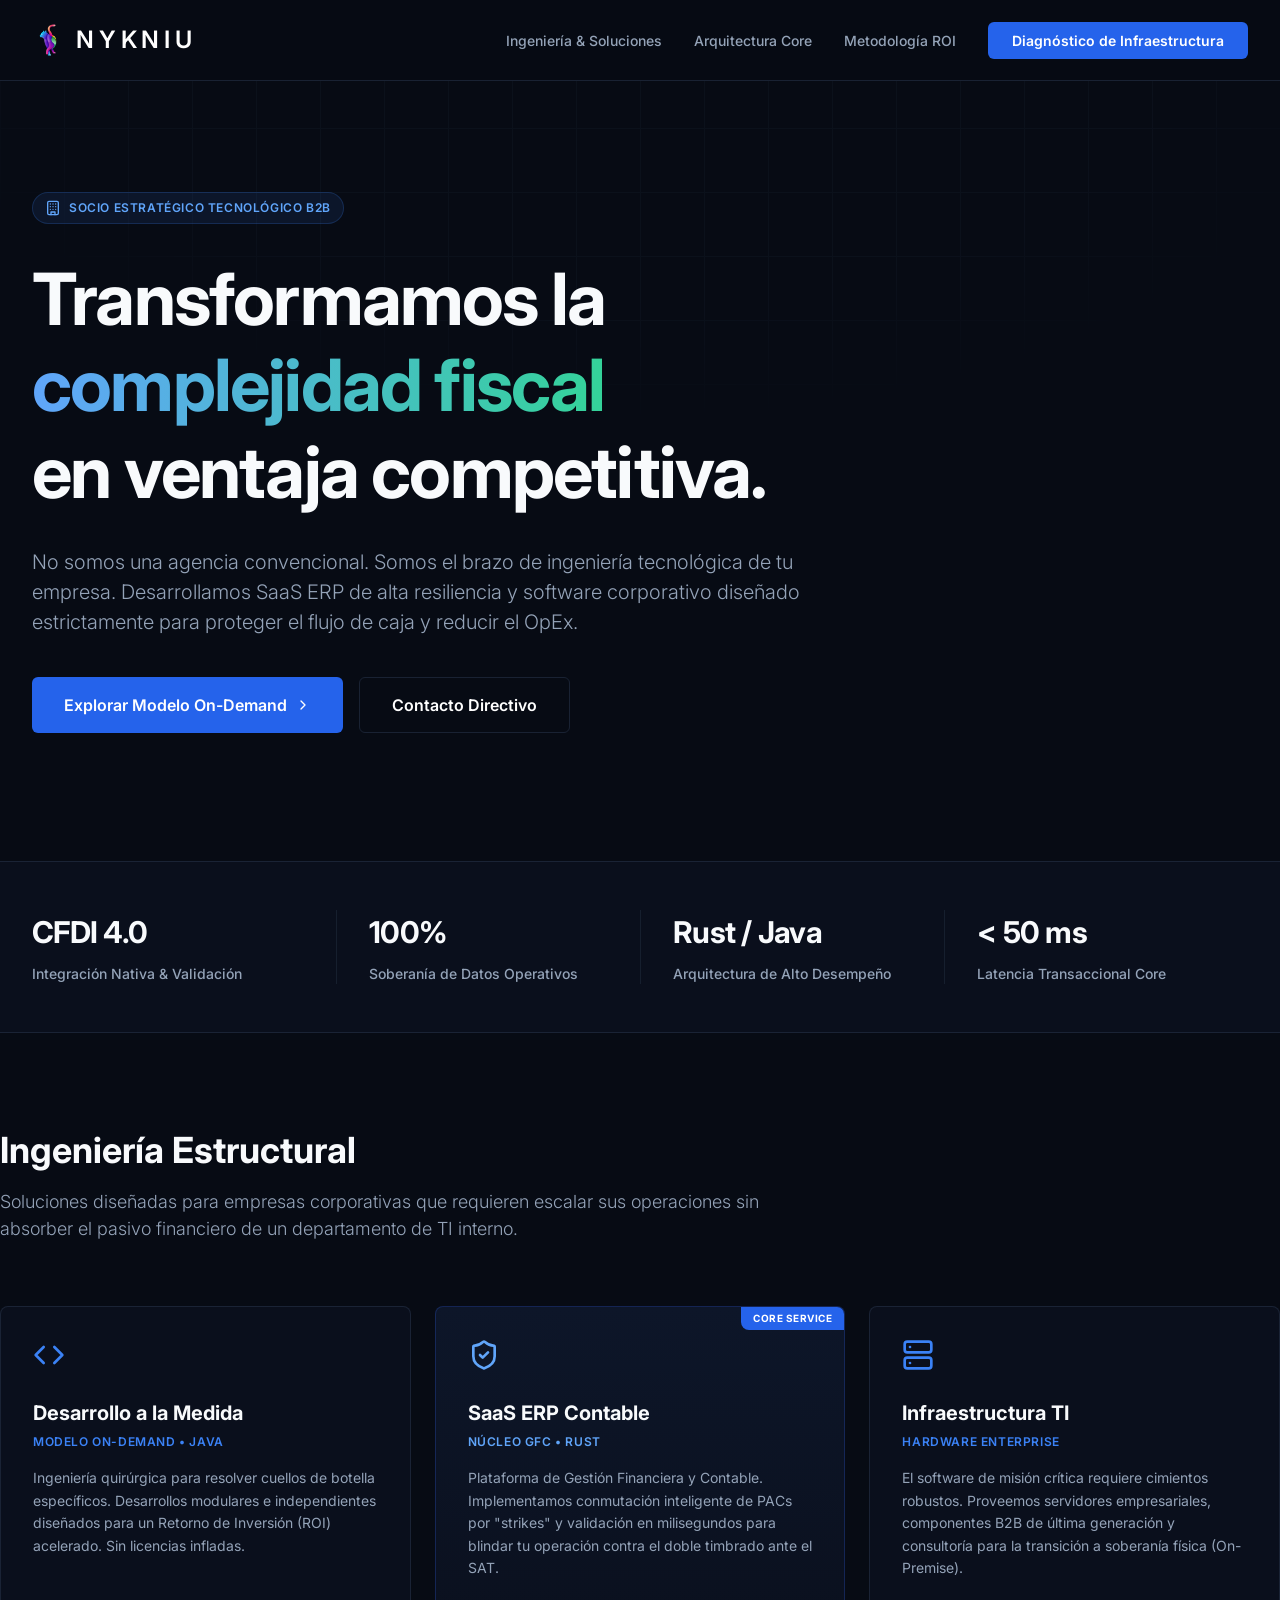
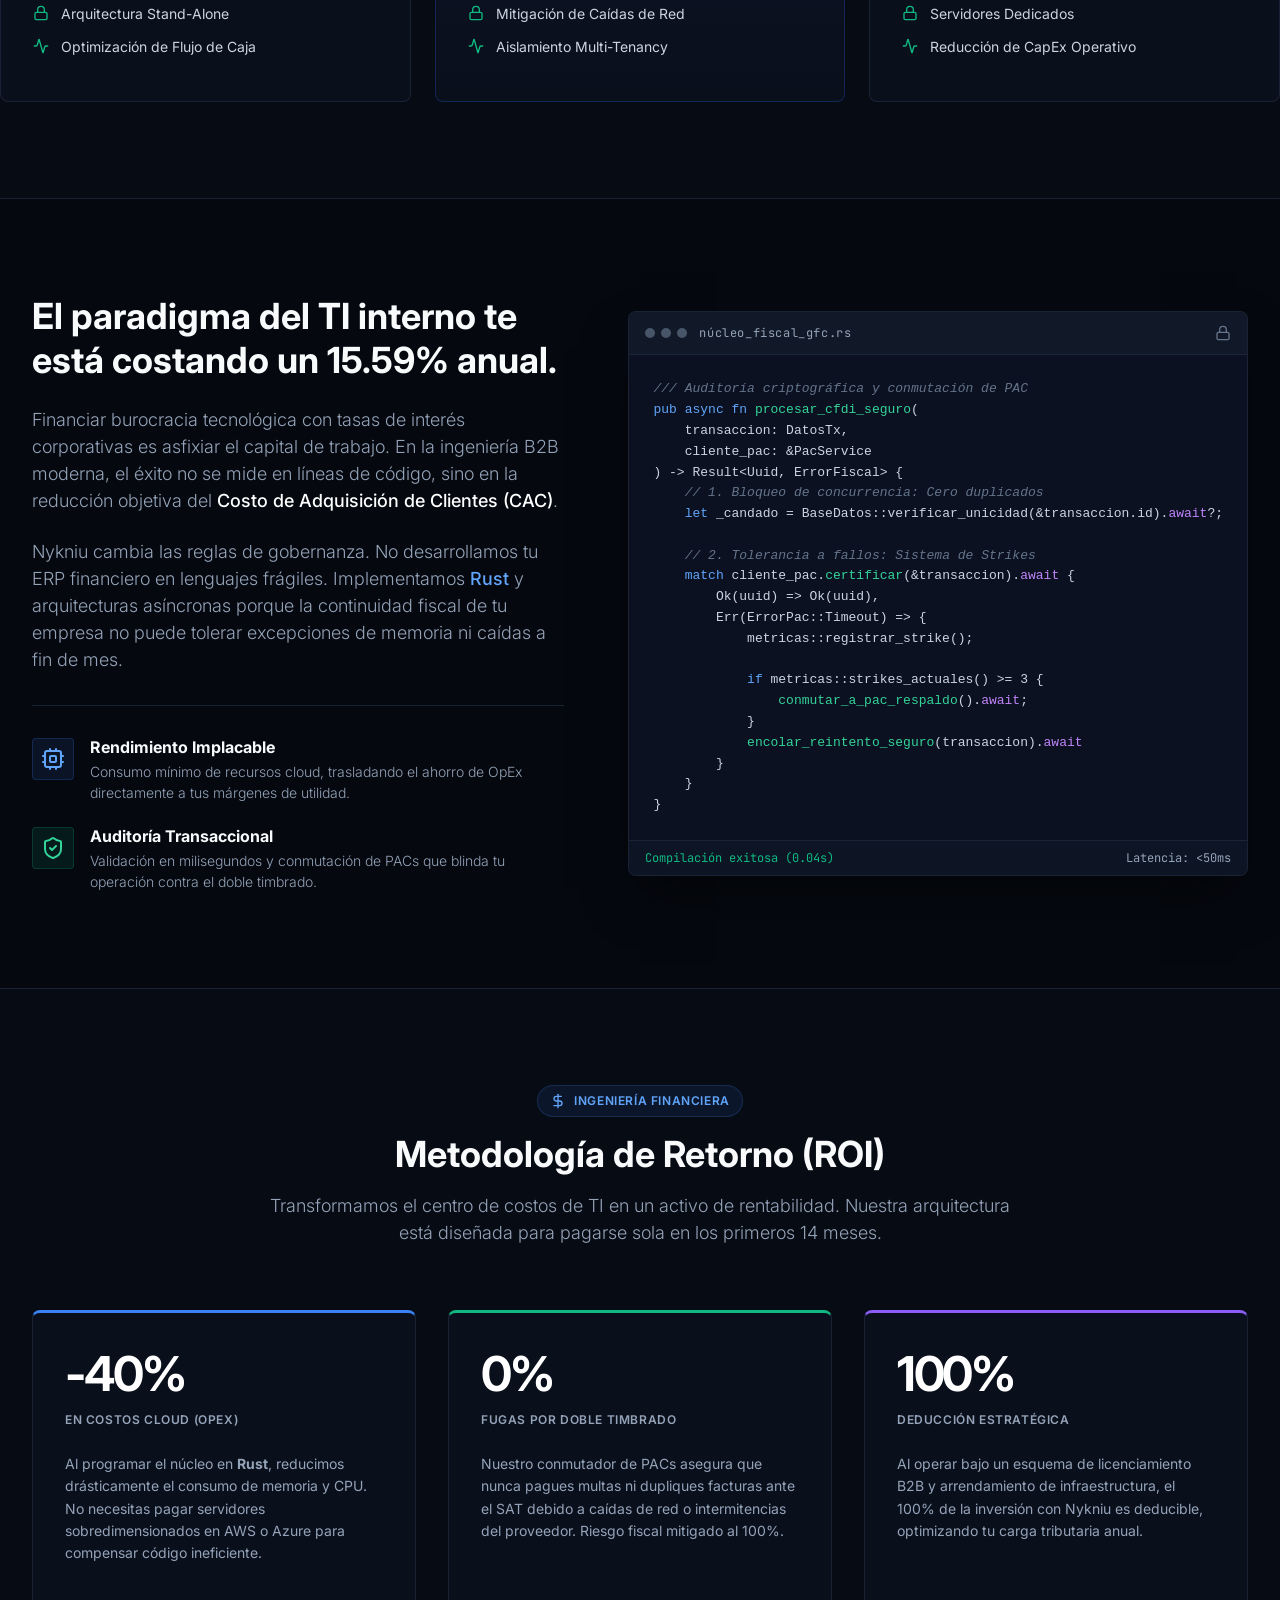
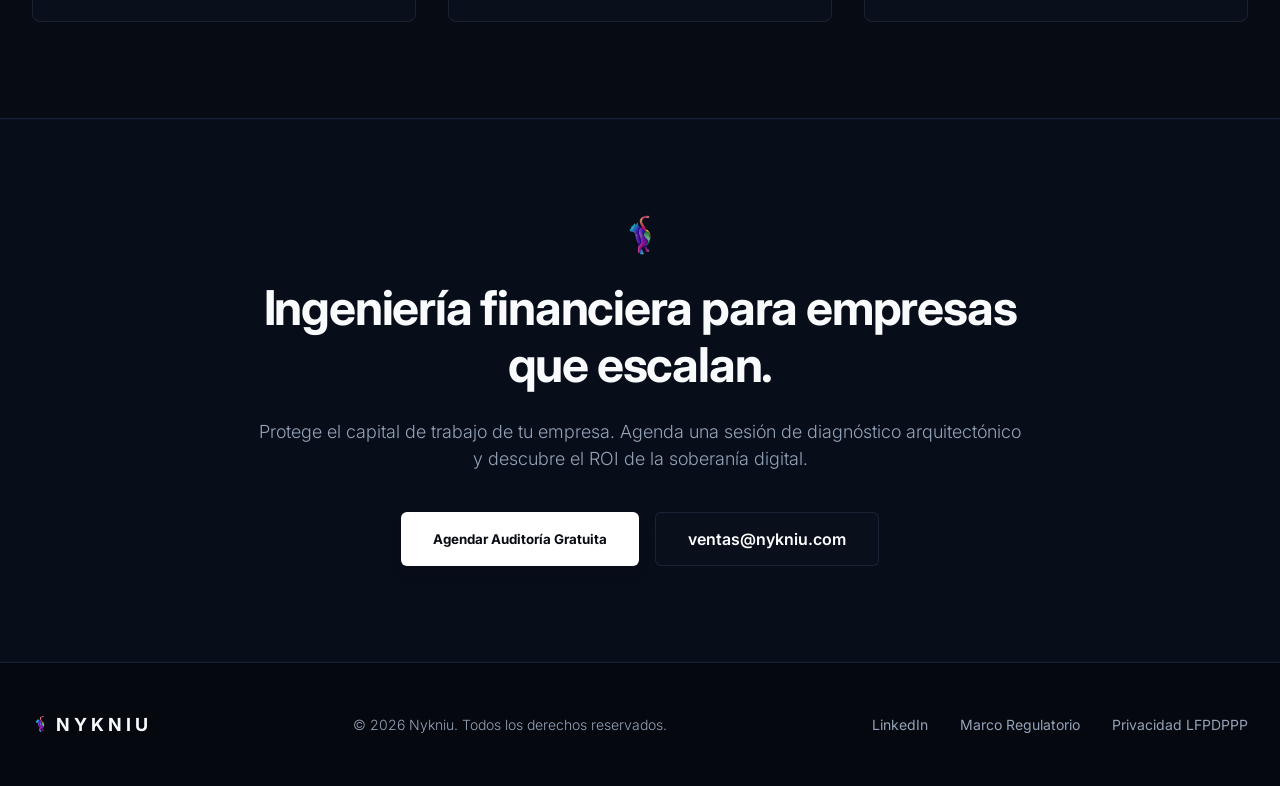
==== index.html @ 2931da29 "Se ha corregiddo la estructura" ====
<!DOCTYPE html>
<html lang="es">
<head>
    <meta charset="UTF-8">
    <meta name="viewport" content="width=device-width, initial-scale=1.0">
    <title>Nykniu | Brazo de ingeniería tecnológica</title>
    
    <!-- Primary Meta Tags -->
    <meta name="description" content="Nykniu: El brazo de ingeniería tecnológica para empresas corporativas. SaaS ERP, desarrollo de software en Rust/Java y soluciones de infraestructura TI de alto desempeño.">
    <meta name="keywords" content="Nykniu, ingeniería tecnológica, SaaS ERP, desarrollo software, Rust, Java, infraestructura TI, CFDI 4.0, fiscal, B2B">
    <meta name="author" content="Nykniu">
    
    <!-- Open Graph / Facebook -->
    <meta property="og:type" content="website">
    <meta property="og:url" content="https://nykniu.com/">
    <meta property="og:title" content="Nykniu | Brazo de ingeniería tecnológica">
    <meta property="og:description" content="Transformamos la complejidad fiscal en ventaja competitiva con ingeniería de software de alta resiliencia.">
    <meta property="og:image" content="IMG/Icon.png">

    <!-- Twitter -->
    <meta property="twitter:card" content="summary_large_image">
    <meta property="twitter:url" content="https://nykniu.com/">
    <meta property="twitter:title" content="Nykniu | Brazo de ingeniería tecnológica">
    <meta property="twitter:description" content="Transformamos la complejidad fiscal en ventaja competitiva con ingeniería de software de alta resiliencia.">
    <meta property="twitter:image" content="IMG/Icon.png">

    <!-- Favicon -->
    <link rel="icon" type="image/png" href="IMG/Icon.png">

    <link rel="preconnect" href="https://fonts.googleapis.com">
    <link rel="preconnect" href="https://fonts.gstatic.com" crossorigin>
    <link href="https://fonts.googleapis.com/css2?family=Inter:wght@300;400;500;600;700&family=JetBrains+Mono:wght@400;500&display=swap" rel="stylesheet">
    <link rel="stylesheet" href="CSS/base.css">
</head>
<body>

    <!-- Navigation -->
    <nav>
        <div class="container nav-inner">
            <a href="#" class="logo">
                <img src="IMG/Icon.png" class="icon icon-lg" alt="Icon">
                N Y K N I U<span></span>
            </a>
            
            <div class="desktop-menu">
                <a href="#soluciones">Ingeniería & Soluciones</a>
                <a href="#arquitectura">Arquitectura Core</a>
                <a href="#roi">Metodología ROI</a>
                <button class="btn-primary" onclick="agendarCita()">Diagnóstico de Infraestructura</button>
            </div>

            <button class="mobile-btn" id="menuToggle" aria-label="Abrir menú">
                <svg class="icon" viewBox="0 0 24 24"><line x1="4" x2="20" y1="12" y2="12"></line><line x1="4" x2="20" y1="6" y2="6"></line><line x1="4" x2="20" y1="18" y2="18"></line></svg>
            </button>
        </div>

        <div class="mobile-menu" id="mobileMenu">
            <a href="#soluciones">Ingeniería & Soluciones</a>
            <a href="#arquitectura">Arquitectura Core</a>
            <a href="#roi">Metodología ROI</a>
        </div>
    </nav>

    <!-- Hero Section -->
    <section class="hero">
        <div class="hero-grid-bg"></div>
        <div class="container">
            <div class="hero-content">
                <div class="badge">
                    <svg class="icon icon-sm" viewBox="0 0 24 24"><rect width="16" height="20" x="4" y="2" rx="2" ry="2"></rect><path d="M9 22v-4h6v4"></path><path d="M8 6h.01"></path><path d="M16 6h.01"></path><path d="M12 6h.01"></path><path d="M12 10h.01"></path><path d="M12 14h.01"></path><path d="M16 10h.01"></path><path d="M16 14h.01"></path><path d="M8 10h.01"></path><path d="M8 14h.01"></path></svg>
                    Socio Estratégico Tecnológico B2B
                </div>
                <h1>
                    Transformamos la <br/>
                    <span class="text-gradient">complejidad fiscal</span><br/>
                    en ventaja competitiva.
                </h1>
                <p>
                    No somos una agencia convencional. Somos el brazo de ingeniería tecnológica 
                    de tu empresa. Desarrollamos SaaS ERP de alta resiliencia y software corporativo 
                    diseñado estrictamente para proteger el flujo de caja y reducir el OpEx.
                </p>
                <div class="hero-buttons">
                    <a href="HTML/Modelo.html" class="btn-primary">
                        Explorar Modelo On-Demand
                        <svg class="icon icon-sm" viewBox="0 0 24 24"><path d="m9 18 6-6-6-6"></path></svg>
                    </a>
                    <button class="btn-outline" onclick="agendarCita()">Contacto Directivo</button>
                </div>
            </div>
        </div>
    </section>

    <!-- Trust Metrics -->
    <section class="metrics-section">
        <div class="container metrics-grid">
            <div class="metric-item">
                <div class="metric-value">CFDI 4.0</div>
                <div class="metric-label">Integración Nativa & Validación</div>
            </div>
            <div class="metric-item">
                <div class="metric-value">100%</div>
                <div class="metric-label">Soberanía de Datos Operativos</div>
            </div>
            <div class="metric-item">
                <div class="metric-value">Rust / Java</div>
                <div class="metric-label">Arquitectura de Alto Desempeño</div>
            </div>
            <div class="metric-item">
                <div class="metric-value">&lt; 50 ms</div>
                <div class="metric-label">Latencia Transaccional Core</div>
            </div>
        </div>
    </section>

    <!-- Solutions / Pillars -->
    <section id="soluciones" class="solutions container">
        <div class="section-header">
            <h2>Ingeniería Estructural</h2>
            <p>
                Soluciones diseñadas para empresas corporativas que requieren escalar 
                sus operaciones sin absorber el pasivo financiero de un departamento de TI interno.
            </p>
        </div>

        <div class="cards-grid">
            <!-- Pillar 1 -->
            <div class="card">
                <div class="card-icon">
                    <svg class="icon icon-lg" viewBox="0 0 24 24"><polyline points="16 18 22 12 16 6"></polyline><polyline points="8 6 2 12 8 18"></polyline></svg>
                </div>
                <h3>Desarrollo a la Medida</h3>
                <div class="subtitle">Modelo On-Demand • Java</div>
                <p>
                    Ingeniería quirúrgica para resolver cuellos de botella específicos. 
                    Desarrollos modulares e independientes diseñados para un Retorno de Inversión (ROI) 
                    acelerado. Sin licencias infladas.
                </p>
                <ul class="card-features">
                    <li>
                        <svg class="icon icon-sm" viewBox="0 0 24 24"><rect width="18" height="11" x="3" y="11" rx="2" ry="2"></rect><path d="M7 11V7a5 5 0 0 1 10 0v4"></path></svg>
                        <span>Arquitectura Stand-Alone</span>
                    </li>
                    <li>
                        <svg class="icon icon-sm" viewBox="0 0 24 24"><path d="M22 12h-2.48a2 2 0 0 0-1.93 1.46l-2.35 8.36a.25.25 0 0 1-.48 0L9.24 2.18a.25.25 0 0 0-.48 0l-2.35 8.36A2 2 0 0 1 4.48 12H2"></path></svg>
                        <span>Optimización de Flujo de Caja</span>
                    </li>
                </ul>
            </div>

            <!-- Pillar 2 -->
            <div class="card card-core">
                <div class="card-badge">Core Service</div>
                <div class="card-icon" style="color: #60a5fa;">
                    <svg class="icon icon-lg" viewBox="0 0 24 24"><path d="M20 13c0 5-3.5 7.5-7.66 8.95a1 1 0 0 1-.67-.01C7.5 20.5 4 18 4 13V6a1 1 0 0 1 1-1c2 0 4.5-1.2 6.24-2.72a1.17 1.17 0 0 1 1.52 0C14.51 3.81 17 5 19 5a1 1 0 0 1 1 1z"></path><path d="m9 12 2 2 4-4"></path></svg>
                </div>
                <h3>SaaS ERP Contable</h3>
                <div class="subtitle" style="color: #60a5fa;">Núcleo GFC • Rust</div>
                <p>
                    Plataforma de Gestión Financiera y Contable. Implementamos conmutación 
                    inteligente de PACs por "strikes" y validación en milisegundos para blindar 
                    tu operación contra el doble timbrado ante el SAT.
                </p>
                <ul class="card-features">
                    <li>
                        <svg class="icon icon-sm" viewBox="0 0 24 24"><rect width="18" height="11" x="3" y="11" rx="2" ry="2"></rect><path d="M7 11V7a5 5 0 0 1 10 0v4"></path></svg>
                        <span>Mitigación de Caídas de Red</span>
                    </li>
                    <li>
                        <svg class="icon icon-sm" viewBox="0 0 24 24"><path d="M22 12h-2.48a2 2 0 0 0-1.93 1.46l-2.35 8.36a.25.25 0 0 1-.48 0L9.24 2.18a.25.25 0 0 0-.48 0l-2.35 8.36A2 2 0 0 1 4.48 12H2"></path></svg>
                        <span>Aislamiento Multi-Tenancy</span>
                    </li>
                </ul>
            </div>

            <!-- Pillar 3 -->
            <div class="card">
                <div class="card-icon">
                    <svg class="icon icon-lg" viewBox="0 0 24 24"><rect width="20" height="8" x="2" y="2" rx="2" ry="2"></rect><rect width="20" height="8" x="2" y="14" rx="2" ry="2"></rect><line x1="6" x2="6.01" y1="6" y2="6"></line><line x1="6" x2="6.01" y1="18" y2="18"></line></svg>
                </div>
                <h3>Infraestructura TI</h3>
                <div class="subtitle">Hardware Enterprise</div>
                <p>
                    El software de misión crítica requiere cimientos robustos. Proveemos 
                    servidores empresariales, componentes B2B de última generación y consultoría 
                    para la transición a soberanía física (On-Premise).
                </p>
                <ul class="card-features">
                    <li>
                        <svg class="icon icon-sm" viewBox="0 0 24 24"><rect width="18" height="11" x="3" y="11" rx="2" ry="2"></rect><path d="M7 11V7a5 5 0 0 1 10 0v4"></path></svg>
                        <span>Servidores Dedicados</span>
                    </li>
                    <li>
                        <svg class="icon icon-sm" viewBox="0 0 24 24"><path d="M22 12h-2.48a2 2 0 0 0-1.93 1.46l-2.35 8.36a.25.25 0 0 1-.48 0L9.24 2.18a.25.25 0 0 0-.48 0l-2.35 8.36A2 2 0 0 1 4.48 12H2"></path></svg>
                        <span>Reducción de CapEx Operativo</span>
                    </li>
                </ul>
            </div>
        </div>
    </section>

    <!-- Architecture Section -->
    <section id="arquitectura" class="architecture">
        <div class="container arch-grid">
            <div class="arch-text">
                <h2>El paradigma del TI interno te está costando un 15.59% anual.</h2>
                <p>
                    Financiar burocracia tecnológica con tasas de interés corporativas es asfixiar el 
                    capital de trabajo. En la ingeniería B2B moderna, el éxito no se mide en líneas de código, 
                    sino en la reducción objetiva del <strong>Costo de Adquisición de Clientes (CAC)</strong>.
                </p>
                <p>
                    Nykniu cambia las reglas de gobernanza. No desarrollamos tu ERP financiero en lenguajes 
                    frágiles. Implementamos <strong style="color: #60a5fa;">Rust</strong> y arquitecturas asíncronas porque 
                    la continuidad fiscal de tu empresa no puede tolerar excepciones de memoria ni caídas a fin de mes.
                </p>
                
                <div class="arch-features">
                    <div class="arch-feature">
                        <div class="arch-feature-icon icon-blue">
                            <svg class="icon" viewBox="0 0 24 24"><rect width="16" height="16" x="4" y="4" rx="2" ry="2"></rect><rect width="6" height="6" x="9" y="9" rx="1"></rect><path d="M15 2v2"></path><path d="M15 20v2"></path><path d="M2 15h2"></path><path d="M2 9h2"></path><path d="M20 15h2"></path><path d="M20 9h2"></path><path d="M9 2v2"></path><path d="M9 20v2"></path></svg>
                        </div>
                        <div class="arch-feature-text">
                            <h4>Rendimiento Implacable</h4>
                            <p>Consumo mínimo de recursos cloud, trasladando el ahorro de OpEx directamente a tus márgenes de utilidad.</p>
                        </div>
                    </div>
                    <div class="arch-feature">
                        <div class="arch-feature-icon icon-emerald">
                            <svg class="icon" viewBox="0 0 24 24"><path d="M20 13c0 5-3.5 7.5-7.66 8.95a1 1 0 0 1-.67-.01C7.5 20.5 4 18 4 13V6a1 1 0 0 1 1-1c2 0 4.5-1.2 6.24-2.72a1.17 1.17 0 0 1 1.52 0C14.51 3.81 17 5 19 5a1 1 0 0 1 1 1z"></path><path d="m9 12 2 2 4-4"></path></svg>
                        </div>
                        <div class="arch-feature-text">
                            <h4>Auditoría Transaccional</h4>
                            <p>Validación en milisegundos y conmutación de PACs que blinda tu operación contra el doble timbrado.</p>
                        </div>
                    </div>
                </div>
            </div>
            
            <div class="code-wrapper">
                <div class="code-glow"></div>
                <div class="code-editor">
                    <div class="code-header">
                        <div class="flex items-center">
                            <div class="code-dots">
                                <div class="dot"></div>
                                <div class="dot"></div>
                                <div class="dot"></div>
                            </div>
                            <span class="code-title">núcleo_fiscal_gfc.rs</span>
                        </div>
                        <svg class="icon icon-sm" style="color: #64748b;" viewBox="0 0 24 24"><rect width="18" height="11" x="3" y="11" rx="2" ry="2"></rect><path d="M7 11V7a5 5 0 0 1 10 0v4"></path></svg>
                    </div>
                    <div class="code-body">
<pre>
<span class="token-comment">/// Auditoría criptográfica y conmutación de PAC</span>
<span class="token-keyword">pub async fn</span> <span class="token-function">procesar_cfdi_seguro</span>(
    transaccion: DatosTx, 
    cliente_pac: &PacService
) -&gt; Result&lt;Uuid, ErrorFiscal&gt; {
    <span class="token-comment">// 1. Bloqueo de concurrencia: Cero duplicados</span>
    <span class="token-keyword">let</span> _candado = BaseDatos::verificar_unicidad(&transaccion.id).<span class="token-control">await</span>?;
    
    <span class="token-comment">// 2. Tolerancia a fallos: Sistema de Strikes</span>
    <span class="token-keyword">match</span> cliente_pac.<span class="token-function">certificar</span>(&transaccion).<span class="token-control">await</span> {
        Ok(uuid) =&gt; Ok(uuid),
        Err(ErrorPac::Timeout) =&gt; {
            metricas::registrar_strike();
            
            <span class="token-keyword">if</span> metricas::strikes_actuales() &gt;= 3 {
                <span class="token-function">conmutar_a_pac_respaldo</span>().<span class="token-control">await</span>;
            }
            <span class="token-function">encolar_reintento_seguro</span>(transaccion).<span class="token-control">await</span>
        }
    }
}
</pre>
                    </div>
                    <div class="code-footer">
                        <span class="code-success">Compilación exitosa (0.04s)</span>
                        <span class="code-latency">Latencia: &lt;50ms</span>
                    </div>
                </div>
            </div>
        </div>
    </section>

    <!-- ROI Section -->
    <section id="roi" class="architecture" style="background-color: var(--bg-body); border-top: none;">
        <div class="container">
            <div class="section-header" style="text-align: center; margin: 0 auto 4rem;">
                <div class="badge" style="margin-bottom: 1rem;">
                    <svg class="icon icon-sm" viewBox="0 0 24 24"><path d="M12 2v20"></path><path d="M17 5H9.5a3.5 3.5 0 0 0 0 7h5a3.5 3.5 0 0 1 0 7H6"></path></svg>
                    Ingeniería Financiera
                </div>
                <h2>Metodología de Retorno (ROI)</h2>
                <p>
                    Transformamos el centro de costos de TI en un activo de rentabilidad. 
                    Nuestra arquitectura está diseñada para pagarse sola en los primeros 14 meses.
                </p>
            </div>

            <div class="cards-grid" style="grid-template-columns: repeat(auto-fit, minmax(300px, 1fr)); gap: 2rem;">
                <div class="card" style="border-top: 3px solid var(--blue-500);">
                    <h3 style="font-size: 3rem; color: white; margin-bottom: 0.5rem; letter-spacing: -0.05em;">-40%</h3>
                    <div class="subtitle" style="color: var(--text-muted); margin-bottom: 1.5rem;">En Costos Cloud (OpEx)</div>
                    <p>
                        Al programar el núcleo en <strong>Rust</strong>, reducimos drásticamente el consumo de memoria y CPU. No necesitas pagar servidores sobredimensionados en AWS o Azure para compensar código ineficiente.
                    </p>
                </div>

                <div class="card" style="border-top: 3px solid var(--emerald-500);">
                    <h3 style="font-size: 3rem; color: white; margin-bottom: 0.5rem; letter-spacing: -0.05em;">0%</h3>
                    <div class="subtitle" style="color: var(--text-muted); margin-bottom: 1.5rem;">Fugas por Doble Timbrado</div>
                    <p>
                        Nuestro conmutador de PACs asegura que nunca pagues multas ni dupliques facturas ante el SAT debido a caídas de red o intermitencias del proveedor. Riesgo fiscal mitigado al 100%.
                    </p>
                </div>

                <div class="card" style="border-top: 3px solid #8b5cf6;">
                    <h3 style="font-size: 3rem; color: white; margin-bottom: 0.5rem; letter-spacing: -0.05em;">100%</h3>
                    <div class="subtitle" style="color: var(--text-muted); margin-bottom: 1.5rem;">Deducción Estratégica</div>
                    <p>
                        Al operar bajo un esquema de licenciamiento B2B y arrendamiento de infraestructura, el 100% de la inversión con Nykniu es deducible, optimizando tu carga tributaria anual.
                    </p>
                </div>
            </div>
        </div>
    </section>

    <!-- CTA Section -->
    <section class="cta">
        <div class="cta-bg"></div>
        <div class="cta-content">
            <div class="cta-icon">
                <img src="IMG/Icon.png" class="icon icon-xl" alt="Icon">
            </div>
            <h2>Ingeniería financiera para empresas que escalan.</h2>
            <p>
                Protege el capital de trabajo de tu empresa. Agenda una sesión de diagnóstico 
                arquitectónico y descubre el ROI de la soberanía digital.
            </p>
            <div class="cta-buttons">
                <button class="btn-white" onclick="agendarCita()">Agendar Auditoría Gratuita</button>
                <a href="mailto:ventas@nykniu.com" class="btn-dark">ventas@nykniu.com</a>
            </div>
        </div>
    </section>

    <!-- Footer -->
    <footer>
        <div class="container footer-inner">
            <div class="footer-logo">
                <img src="IMG/Icon.png" class="icon icon-sm" alt="Icon">
                N Y K N I U
            </div>
            <div class="footer-copy">
                &copy; 2026 Nykniu. Todos los derechos reservados.
            </div>
            <div class="footer-links">
                <a href="https://www.linkedin.com/company/nykniu/">LinkedIn</a>
                <a href="HTML/marco-regulatorio.html">Marco Regulatorio</a>
                <a href="HTML/privacidad.html">Privacidad LFPDPPP</a>
            </div>
        </div>
    </footer>

    <script src="JS/script.js"></script>
</body>
</html>
---- CSS/base.css ----
/* --- CSS Variables --- */
:root {
    --bg-body: #070b14;
    --bg-nav: rgba(7, 11, 20, 0.95);
    --bg-card: #0a0f1c;
    --bg-section: #05080f;
    --bg-editor: #0b1120;
    --bg-editor-header: #111827;
    --text-main: #f8fafc;
    --text-muted: #94a3b8;
    --border-color: rgba(30, 41, 59, 0.8);
    --blue-400: #60a5fa;
    --blue-500: #3b82f6;
    --blue-600: #2563eb;
    --blue-700: #1d4ed8;
    --emerald-400: #34d399;
    --emerald-500: #10b981;
    --font-sans: 'Inter', system-ui, -apple-system, sans-serif;
    --font-mono: 'JetBrains Mono', monospace;
}

/* --- Reset & Base --- */
* {
    box-sizing: border-box;
    margin: 0;
    padding: 0;
}

body {
    font-family: var(--font-sans);
    background-color: var(--bg-body);
    color: var(--text-main);
    line-height: 1.5;
    -webkit-font-smoothing: antialiased;
}

::selection {
    background-color: var(--blue-600);
    color: white;
}

a {
    text-decoration: none;
    color: inherit;
}

ul {
    list-style: none;
}

button {
    cursor: pointer;
    font-family: inherit;
    border: none;
    background: none;
}

/* --- Typography --- */
h1, h2, h3, h4 {
    line-height: 1.2;
    font-weight: 700;
}

.text-gradient {
    background: linear-gradient(to right, var(--blue-400), var(--emerald-400));
    -webkit-background-clip: text;
    -webkit-text-fill-color: transparent;
    background-clip: text;
}

/* --- Layout Utilities --- */
.container {
    max-width: 80rem;
    margin: 0 auto;
    padding: 0 1.5rem;
}
@media (min-width: 1024px) { .container { padding: 0 2rem; } }

.flex { display: flex; }
.items-center { align-items: center; }
.justify-between { justify-content: space-between; }
.justify-center { justify-content: center; }
.gap-2 { gap: 0.5rem; }
.gap-3 { gap: 0.75rem; }
.gap-4 { gap: 1rem; }
.gap-6 { gap: 1.5rem; }

.grid { display: grid; }

/* --- Navigation --- */
nav {
    position: fixed;
    width: 100%;
    top: 0;
    z-index: 50;
    background-color: var(--bg-nav);
    backdrop-filter: blur(12px);
    -webkit-backdrop-filter: blur(12px);
    border-bottom: 1px solid var(--border-color);
}

.nav-inner {
    display: flex;
    justify-content: space-between;
    align-items: center;
    height: 5rem;
}

.logo {
    font-size: 1.5rem;
    font-weight: 600;
    letter-spacing: -0.025em;
    color: white;
    display: flex;
    align-items: center;
    gap: 0.75rem;
}

.logo span { color: var(--blue-500); }
.logo svg { color: var(--blue-500); fill: rgba(59, 130, 246, 0.2); }

.desktop-menu { display: none; align-items: center; gap: 2rem; }
.desktop-menu a {
    font-size: 0.875rem;
    font-weight: 500;
    color: var(--text-muted);
    transition: color 0.2s;
}
.desktop-menu a:hover { color: white; }

.btn-primary {
    background-color: var(--blue-600);
    color: white;
    padding: 0.625rem 1.5rem;
    border-radius: 0.375rem;
    font-size: 0.875rem;
    font-weight: 600;
    transition: background-color 0.2s;
}
.btn-primary:hover { background-color: var(--blue-700); }

.btn-outline {
    background-color: transparent;
    color: white;
    padding: 0.625rem 1.5rem;
    border-radius: 0.375rem;
    font-size: 0.875rem;
    font-weight: 600;
    border: 1px solid var(--border-color);
    transition: background-color 0.2s;
}
.btn-outline:hover { background-color: rgba(30, 41, 59, 0.5); }

.mobile-btn { display: flex; color: var(--text-muted); padding: 0.5rem; }
.mobile-btn:hover { color: white; }

.mobile-menu {
    display: none;
    background-color: var(--bg-card);
    border-bottom: 1px solid var(--border-color);
    padding: 0.5rem 1rem 1rem;
}
.mobile-menu.active { display: block; }
.mobile-menu a {
    display: block;
    padding: 0.75rem;
    color: var(--text-muted);
    font-weight: 500;
    border-radius: 0.375rem;
}
.mobile-menu a:hover { background-color: rgba(30, 41, 59, 0.5); color: white; }

@media (min-width: 768px) {
    .desktop-menu { display: flex; }
    .mobile-btn { display: none; }
    .mobile-menu { display: none !important; }
}

/* --- Hero Section --- */
.hero {
    position: relative;
    padding: 8rem 0 5rem;
    overflow: hidden;
}
@media (min-width: 1024px) { .hero { padding: 12rem 0 8rem; } }

.hero-grid-bg {
    position: absolute;
    inset: 0;
    background-image: 
        linear-gradient(to right, #1e293b 1px, transparent 1px),
        linear-gradient(to bottom, #1e293b 1px, transparent 1px);
    background-size: 4rem 4rem;
    mask-image: radial-gradient(ellipse 60% 50% at 50% 0%, #000 70%, transparent 100%);
    -webkit-mask-image: radial-gradient(ellipse 60% 50% at 50% 0%, #000 70%, transparent 100%);
    opacity: 0.2;
    z-index: 1;
}

.hero-content {
    position: relative;
    z-index: 10;
    max-width: 48rem;
}

.badge {
    display: inline-flex;
    align-items: center;
    gap: 0.5rem;
    padding: 0.375rem 0.75rem;
    border-radius: 9999px;
    background-color: rgba(59, 130, 246, 0.1);
    border: 1px solid rgba(59, 130, 246, 0.2);
    color: #60a5fa;
    font-size: 0.75rem;
    font-weight: 600;
    text-transform: uppercase;
    letter-spacing: 0.05em;
    margin-bottom: 2rem;
}

.hero h1 {
    font-size: 3rem;
    letter-spacing: -0.025em;
    margin-bottom: 2rem;
}
@media (min-width: 1024px) { .hero h1 { font-size: 4.5rem; } }

.hero p {
    font-size: 1.125rem;
    color: var(--text-muted);
    margin-bottom: 2.5rem;
    font-weight: 300;
}
@media (min-width: 1024px) { .hero p { font-size: 1.25rem; } }

.hero-buttons {
    display: flex;
    flex-direction: column;
    gap: 1rem;
}
@media (min-width: 640px) { .hero-buttons { flex-direction: row; } }

.hero-buttons .btn-primary { padding: 1rem 2rem; font-size: 1rem; display: flex; align-items: center; justify-content: center; gap: 0.5rem; }
.hero-buttons .btn-outline { padding: 1rem 2rem; font-size: 1rem; }

/* --- Trust Metrics --- */
.metrics-section {
    border-top: 1px solid var(--border-color);
    border-bottom: 1px solid var(--border-color);
    background-color: var(--bg-card);
    padding: 3rem 0;
}

.metrics-grid {
    display: grid;
    grid-template-columns: repeat(2, 1fr);
    gap: 2rem;
}
@media (min-width: 768px) { .metrics-grid { grid-template-columns: repeat(4, 1fr); gap: 0;} }

.metric-item {
    padding-left: 1rem;
    border-left: 1px solid rgba(30, 41, 59, 0.6);
}
@media (min-width: 768px) {
    .metric-item { padding-left: 2rem; }
    .metric-item:first-child { border-left: none; padding-left: 0; }
}

.metric-value { font-size: 1.875rem; font-weight: 700; margin-bottom: 0.5rem; letter-spacing: -0.025em; }
.metric-label { font-size: 0.875rem; color: var(--text-muted); font-weight: 500; }

/* --- Solutions (Pillars) --- */
.solutions { padding: 6rem 0; }
.section-header { max-width: 48rem; margin-bottom: 4rem; }
.section-header h2 { font-size: 2.25rem; margin-bottom: 1rem; }
.section-header p { font-size: 1.125rem; color: var(--text-muted); font-weight: 300; }

.cards-grid {
    display: grid;
    gap: 1.5rem;
}
@media (min-width: 768px) { .cards-grid { grid-template-columns: repeat(3, 1fr); } }

.card {
    background-color: var(--bg-card);
    border: 1px solid var(--border-color);
    border-radius: 0.5rem;
    padding: 2rem;
    transition: border-color 0.3s;
    display: flex;
    flex-direction: column;
    position: relative;
    overflow: hidden;
}
.card:hover { border-color: rgba(59, 130, 246, 0.5); }

.card-core {
    background: linear-gradient(to bottom, #0d1629, var(--bg-card));
    border-color: rgba(30, 58, 138, 0.5);
}

.card-badge {
    position: absolute;
    top: 0;
    right: 0;
    background-color: var(--blue-600);
    color: white;
    font-size: 0.625rem;
    font-weight: 700;
    padding: 0.25rem 0.75rem;
    text-transform: uppercase;
    letter-spacing: 0.05em;
    border-bottom-left-radius: 0.5rem;
}

.card-icon { margin-bottom: 1.5rem; color: var(--blue-500); }
.card h3 { font-size: 1.25rem; margin-bottom: 0.5rem; }
.card .subtitle { font-size: 0.75rem; font-weight: 600; color: var(--blue-500); text-transform: uppercase; letter-spacing: 0.05em; margin-bottom: 1rem; }
.card p { font-size: 0.875rem; color: var(--text-muted); margin-bottom: 1.5rem; line-height: 1.6; flex-grow: 1; }

.card-features { margin-top: auto; }
.card-features li { display: flex; align-items: flex-start; gap: 0.75rem; font-size: 0.875rem; color: #cbd5e1; margin-bottom: 0.75rem; }
.card-features li svg { color: var(--emerald-500); flex-shrink: 0; margin-top: 0.125rem; }

/* --- Architecture --- */
.architecture {
    background-color: var(--bg-section);
    border-top: 1px solid var(--border-color);
    border-bottom: 1px solid var(--border-color);
    padding: 6rem 0;
}

.arch-grid {
    display: grid;
    gap: 4rem;
    align-items: center;
}
@media (min-width: 1024px) { .arch-grid { grid-template-columns: 1fr 1fr; } }

.arch-text h2 { font-size: 2.25rem; margin-bottom: 1.5rem; line-height: 1.2; }
.arch-text p { font-size: 1.125rem; color: var(--text-muted); margin-bottom: 1.5rem; font-weight: 300; }
.arch-text strong { color: white; font-weight: 500; }

.arch-features {
    margin-top: 2rem;
    padding-top: 2rem;
    border-top: 1px solid var(--border-color);
    display: flex;
    flex-direction: column;
    gap: 1.5rem;
}

.arch-feature { display: flex; align-items: flex-start; gap: 1rem; }
.arch-feature-icon {
    padding: 0.5rem;
    border-radius: 0.25rem;
    display: flex;
}
.icon-blue { background-color: rgba(59, 130, 246, 0.1); border: 1px solid rgba(59, 130, 246, 0.2); color: #60a5fa; }
.icon-emerald { background-color: rgba(16, 185, 129, 0.1); border: 1px solid rgba(16, 185, 129, 0.2); color: var(--emerald-400); }

.arch-feature-text h4 { font-size: 1rem; margin-bottom: 0.25rem; }
.arch-feature-text p { font-size: 0.875rem; margin-bottom: 0; }

/* -- Code Editor UI -- */
.code-wrapper { position: relative; }
.code-glow {
    position: absolute;
    inset: -0.25rem;
    background: linear-gradient(to right, var(--blue-600), var(--emerald-600));
    filter: blur(16px);
    opacity: 0.1;
    border-radius: 0.5rem;
}
.code-editor {
    position: relative;
    background-color: var(--bg-editor);
    border: 1px solid var(--border-color);
    border-radius: 0.5rem;
    box-shadow: 0 25px 50px -12px rgba(0, 0, 0, 0.5);
}
.code-header {
    display: flex;
    justify-content: space-between;
    align-items: center;
    padding: 0.75rem 1rem;
    background-color: var(--bg-editor-header);
    border-bottom: 1px solid var(--border-color);
    border-radius: 0.5rem 0.5rem 0 0;
}
.code-dots { display: flex; gap: 0.375rem; }
.dot { width: 0.625rem; height: 0.625rem; border-radius: 50%; background-color: #475569; }
.code-title { font-family: var(--font-mono); font-size: 0.75rem; color: var(--text-muted); letter-spacing: 0.05em; margin-left: 0.75rem; }

.code-body {
    padding: 1.5rem;
    overflow-x: auto;
    font-family: var(--font-mono);
    font-size: 0.8125rem;
    line-height: 1.6;
    color: #cbd5e1;
}
.code-body pre { margin: 0; }

/* Syntax highlighting */
.token-comment { color: #64748b; font-style: italic; }
.token-keyword { color: #60a5fa; font-weight: 500; }
.token-function { color: var(--emerald-400); }
.token-control { color: #c084fc; }

.code-footer {
    padding: 0.5rem 1rem;
    background-color: #0d1424;
    border-top: 1px solid var(--border-color);
    border-radius: 0 0 0.5rem 0.5rem;
    display: flex;
    justify-content: space-between;
    align-items: center;
    font-family: var(--font-mono);
    font-size: 0.75rem;
}
.code-success { color: var(--emerald-500); }
.code-latency { color: var(--text-muted); }

/* --- CTA Section --- */
.cta {
    position: relative;
    padding: 6rem 0;
    background-color: var(--bg-body);
    overflow: hidden;
    text-align: center;
}
.cta-bg {
    position: absolute;
    inset: 0;
    background-color: rgba(30, 58, 138, 0.05);
    border-top: 1px solid rgba(30, 58, 138, 0.1);
    border-bottom: 1px solid rgba(30, 58, 138, 0.1);
}
.cta-content { position: relative; z-index: 10; max-width: 48rem; margin: 0 auto; }
.cta-icon { margin: 0 auto 1.5rem; color: var(--blue-500); opacity: 0.8; display: flex; justify-content: center; }
.cta h2 { font-size: 2.25rem; margin-bottom: 1.5rem; letter-spacing: -0.025em; }
@media (min-width: 768px) { .cta h2 { font-size: 3rem; } }
.cta p { font-size: 1.125rem; color: var(--text-muted); margin-bottom: 2.5rem; font-weight: 300; }

.cta-buttons { display: flex; flex-direction: column; gap: 1rem; justify-content: center; }
@media (min-width: 640px) { .cta-buttons { flex-direction: row; } }

.btn-white {
    background-color: white;
    color: var(--bg-body);
    padding: 0.875rem 2rem;
    border-radius: 0.375rem;
    font-weight: 700;
    transition: background-color 0.2s;
    box-shadow: 0 10px 15px -3px rgba(0, 0, 0, 0.1);
}
.btn-white:hover { background-color: #e2e8f0; }

.btn-dark {
    background-color: var(--bg-card);
    color: white;
    border: 1px solid var(--border-color);
    padding: 0.875rem 2rem;
    border-radius: 0.375rem;
    font-weight: 600;
    transition: background-color 0.2s;
    display: flex;
    align-items: center;
    justify-content: center;
}
.btn-dark:hover { background-color: rgba(30, 41, 59, 0.8); }

/* --- Footer --- */
footer {
    background-color: var(--bg-section);
    padding: 3rem 0;
    border-top: 1px solid var(--border-color);
}
.footer-inner {
    display: flex;
    flex-direction: column;
    gap: 1.5rem;
    align-items: center;
}
@media (min-width: 768px) {
    .footer-inner { flex-direction: row; justify-content: space-between; }
}

.footer-logo { display: flex; align-items: center; gap: 0.5rem; font-weight: 700; font-size: 1.125rem; }
.footer-logo svg { color: var(--blue-500); }
.footer-logo span { color: var(--blue-500); }

.footer-copy { font-size: 0.875rem; color: var(--text-muted); font-weight: 300; text-align: center;}

.footer-links { display: flex; gap: 2rem; }
.footer-links a { font-size: 0.875rem; color: var(--text-muted); transition: color 0.2s; }
.footer-links a:hover { color: white; }

/* SVG Utilities */
.icon { width: 1.5rem; height: 1.5rem; fill: none; stroke: currentColor; stroke-width: 2; stroke-linecap: round; stroke-linejoin: round; }
.icon-sm { width: 1rem; height: 1rem; }
.icon-lg { width: 2rem; height: 2rem; }
.icon-xl { width: 2.5rem; height: 2.5rem; }
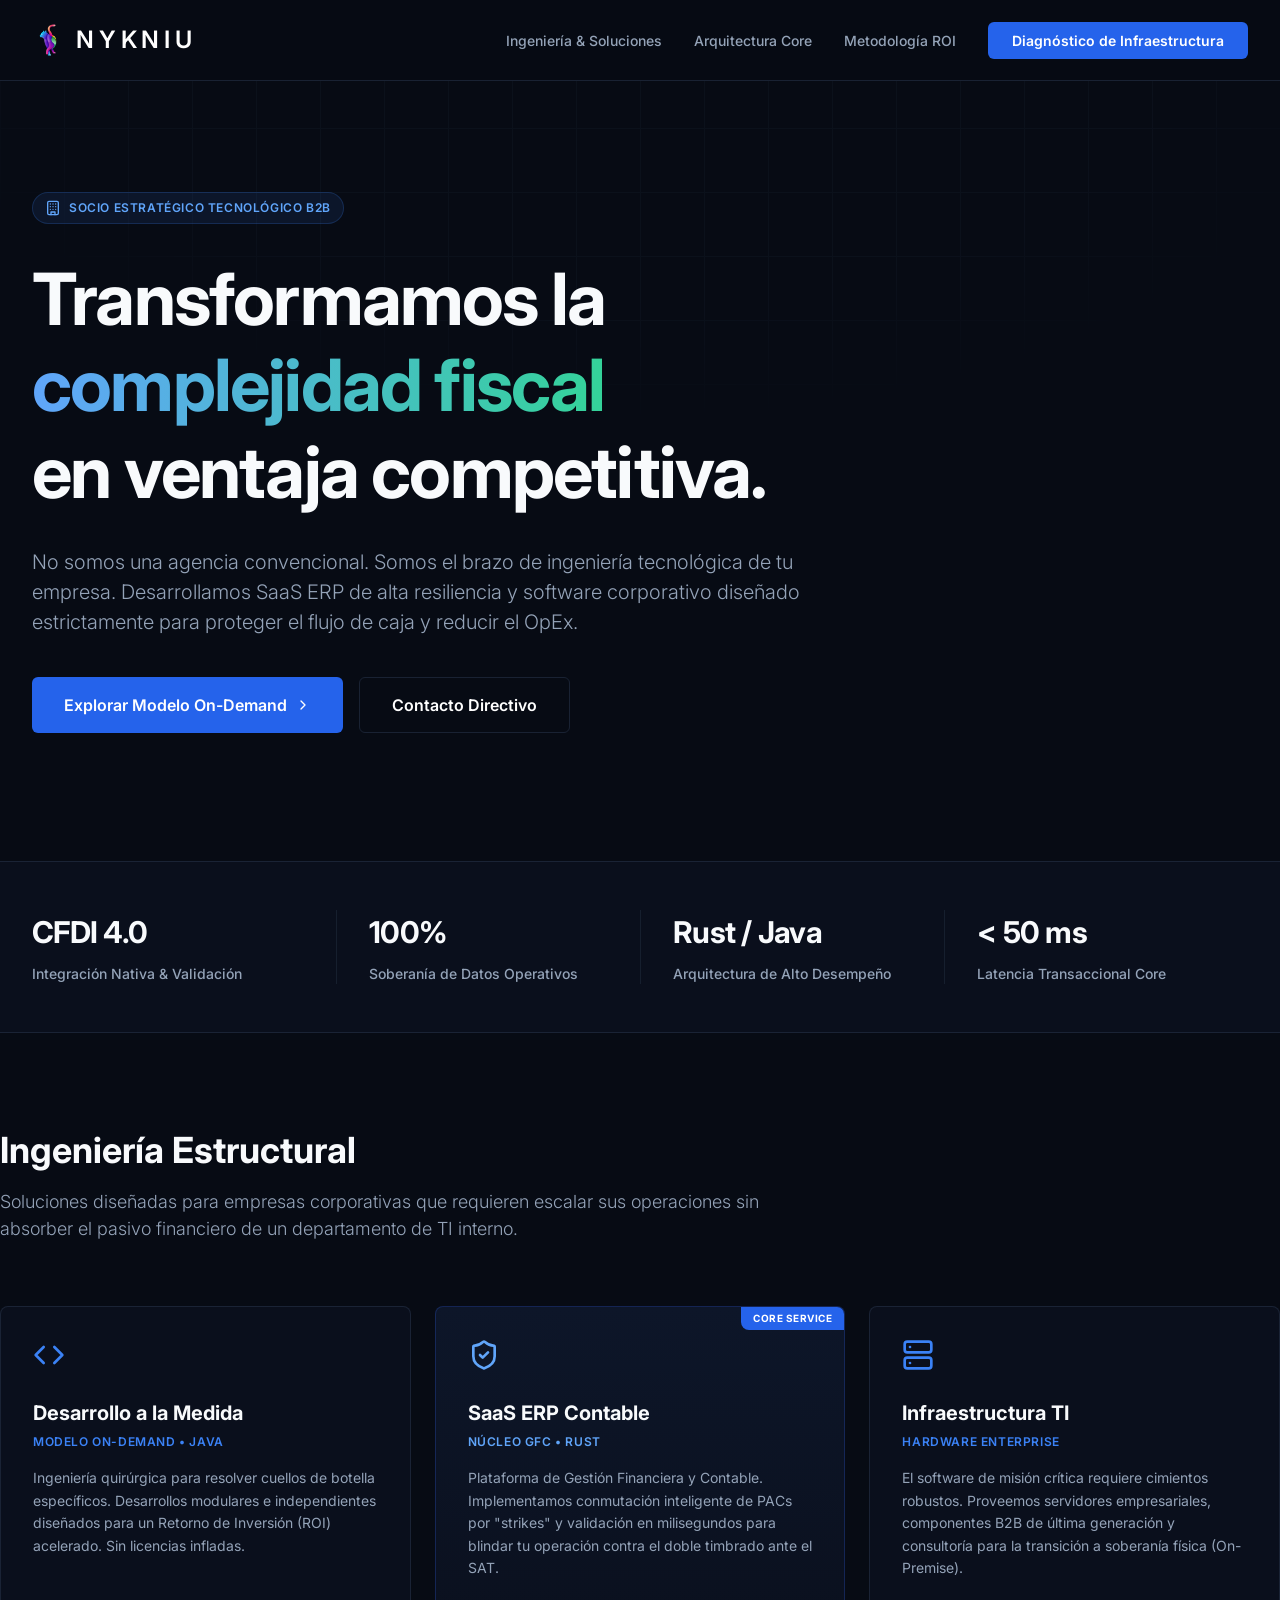
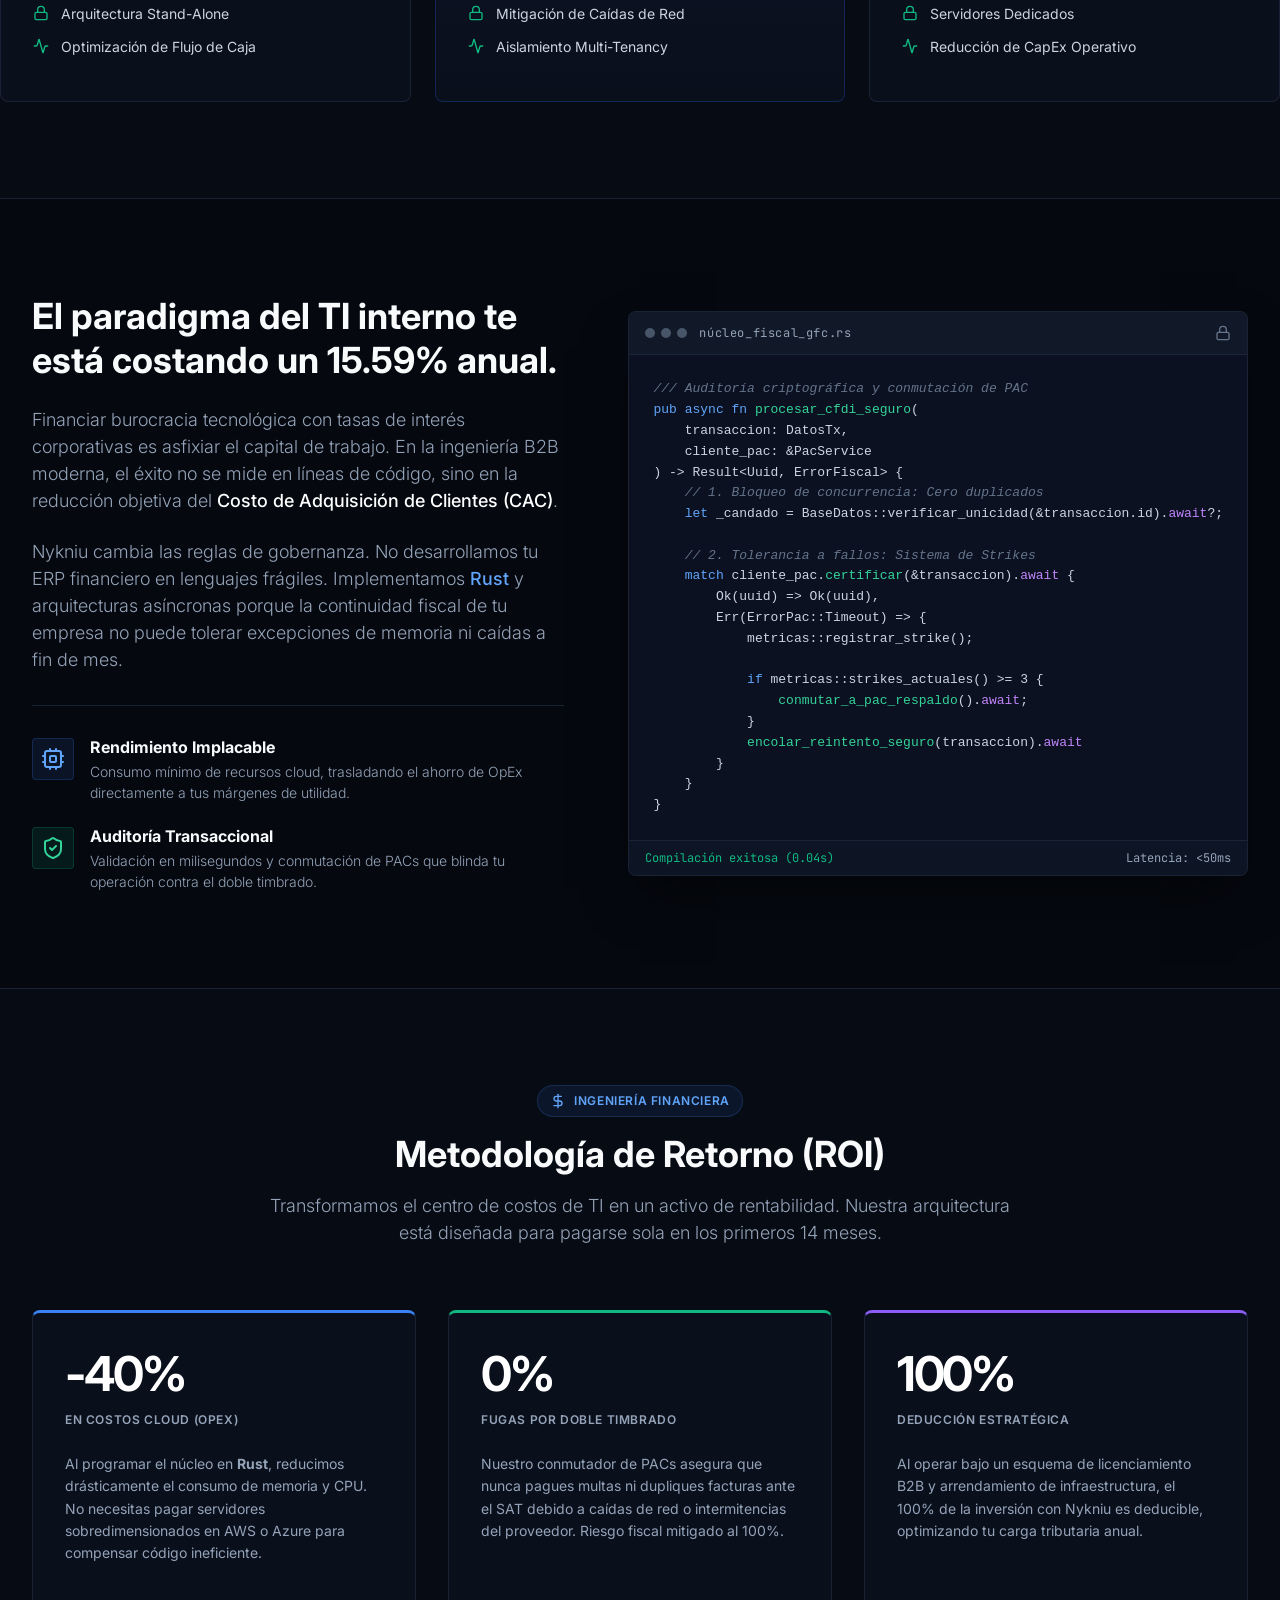
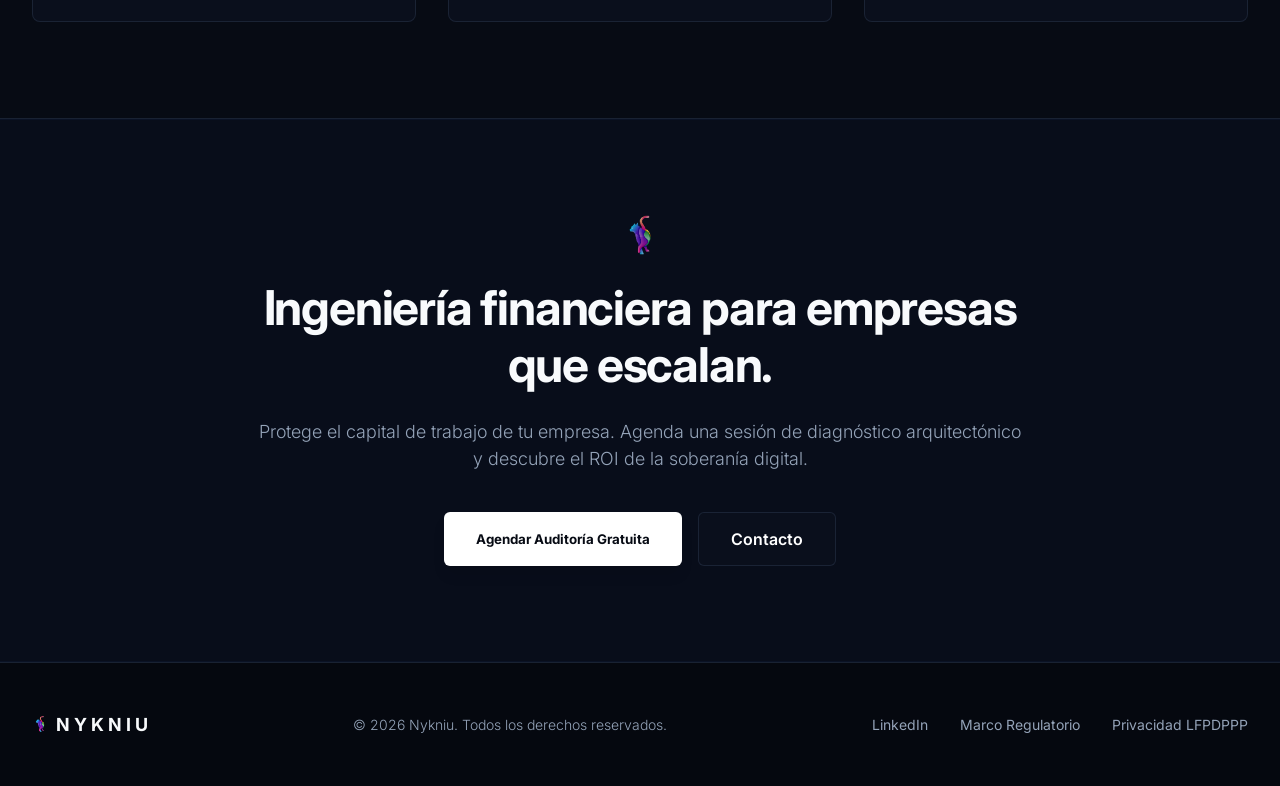
==== commit a2159eb5: "Se ha corregiddo el boton final del index ahora dice Contacto" ====
--- a/index.html
+++ b/index.html
@@ -342,7 +342,7 @@
             </p>
             <div class="cta-buttons">
                 <button class="btn-white" onclick="agendarCita()">Agendar Auditoría Gratuita</button>
-                <a href="mailto:ventas@nykniu.com" class="btn-dark">ventas@nykniu.com</a>
+                <a href="mailto:ventas@nykniu.com" class="btn-dark">Contacto</a>
             </div>
         </div>
     </section>
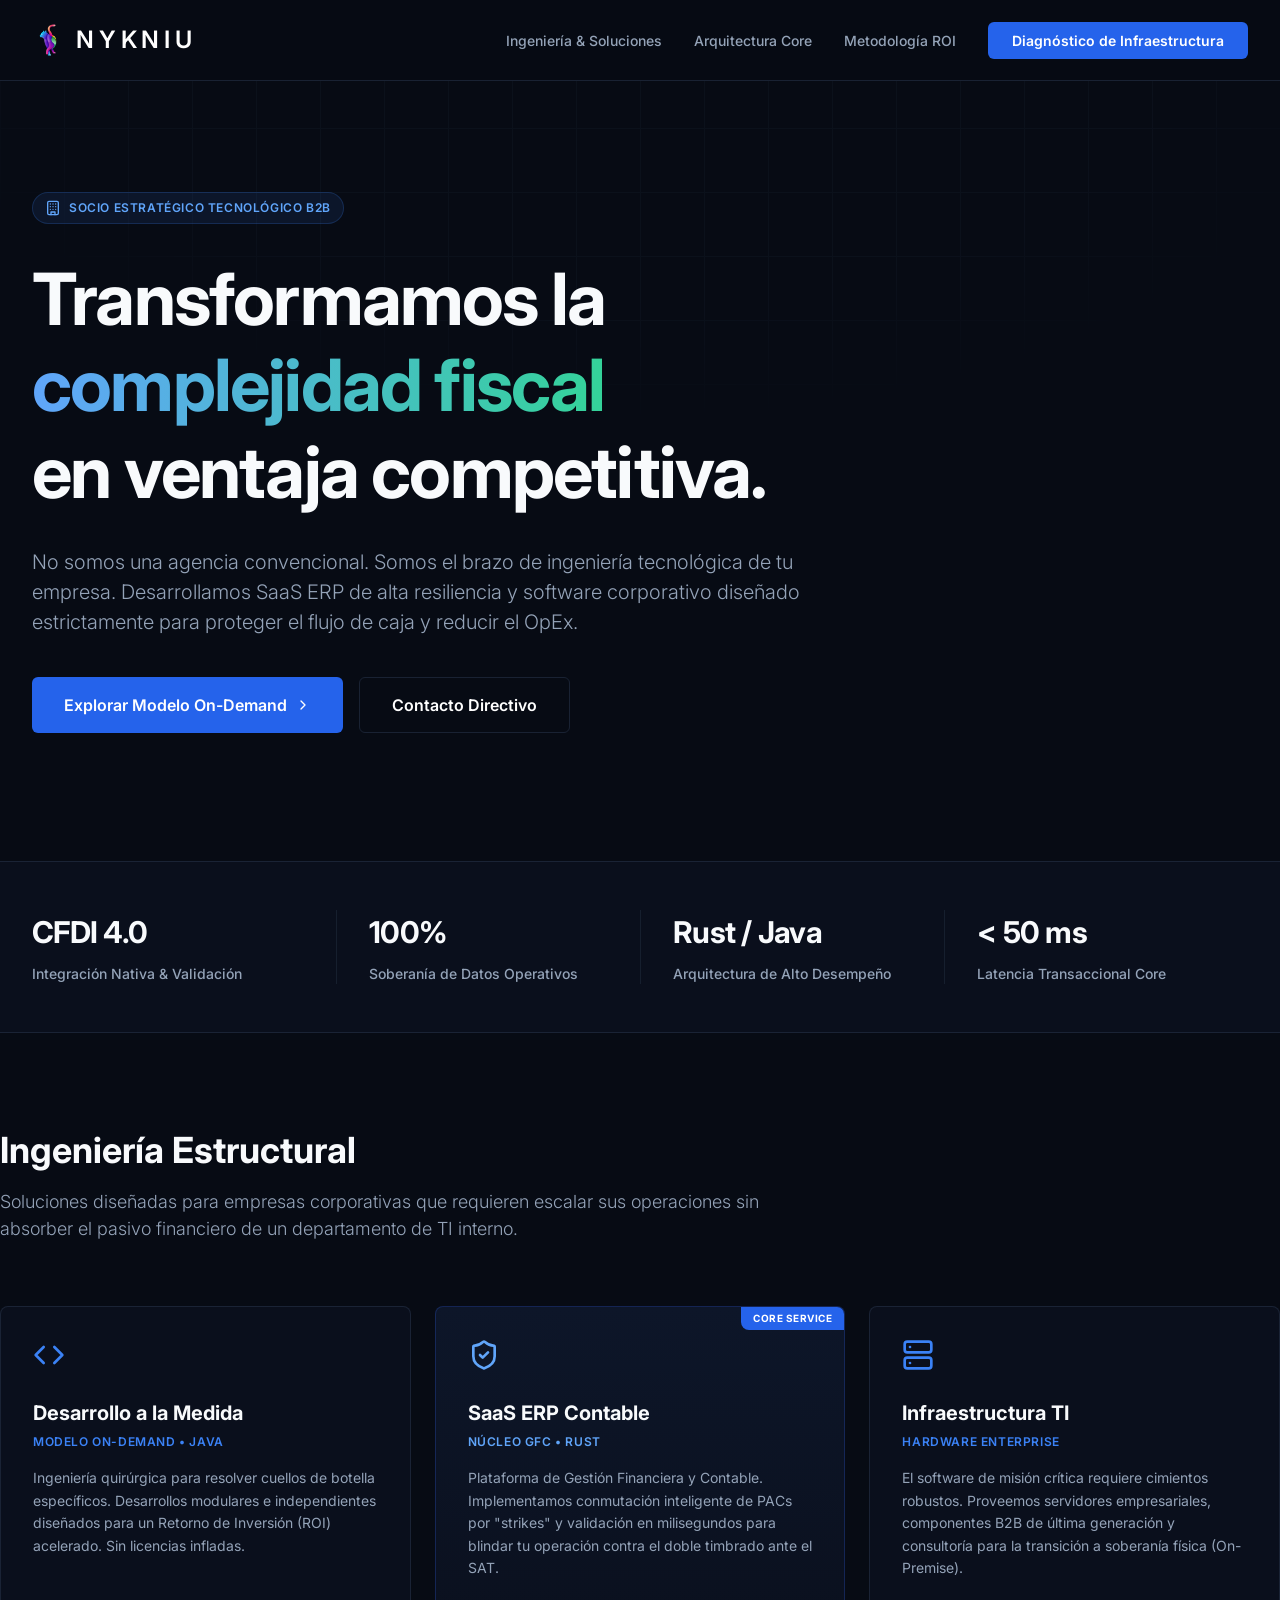
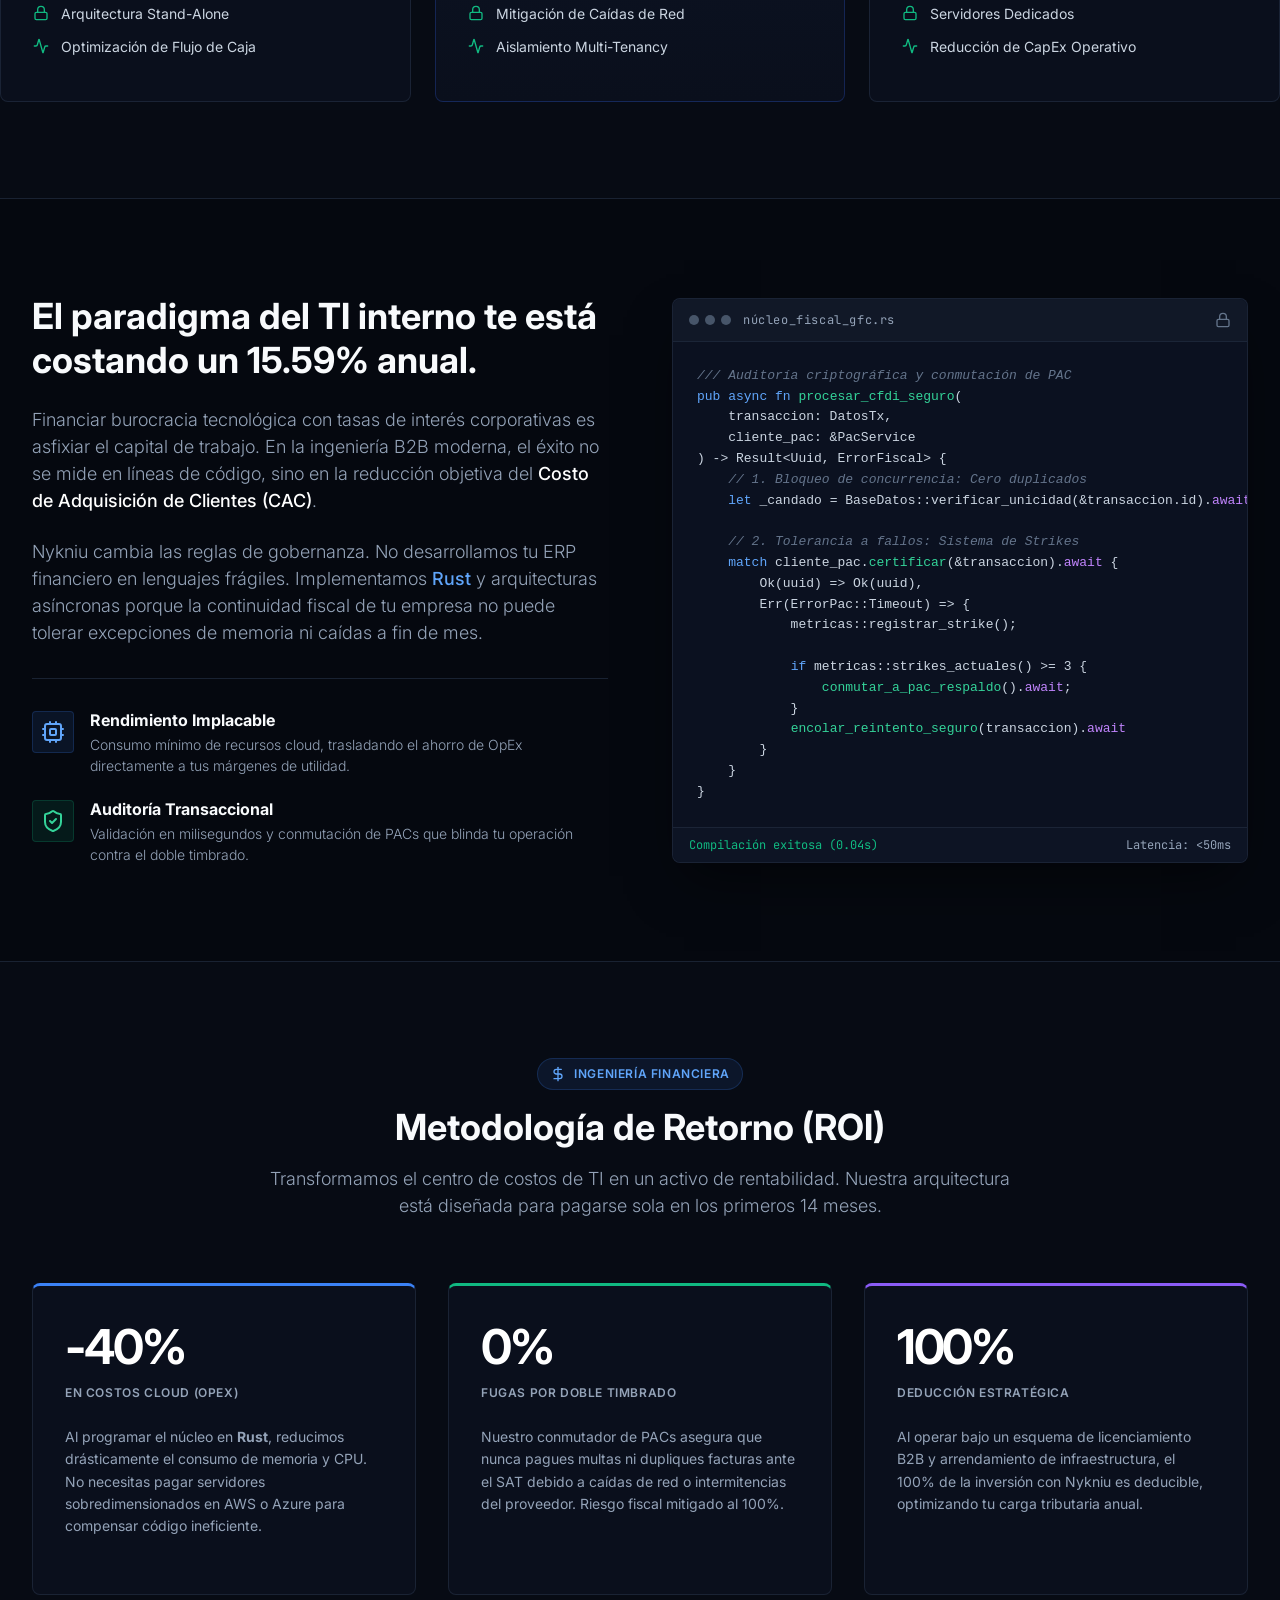
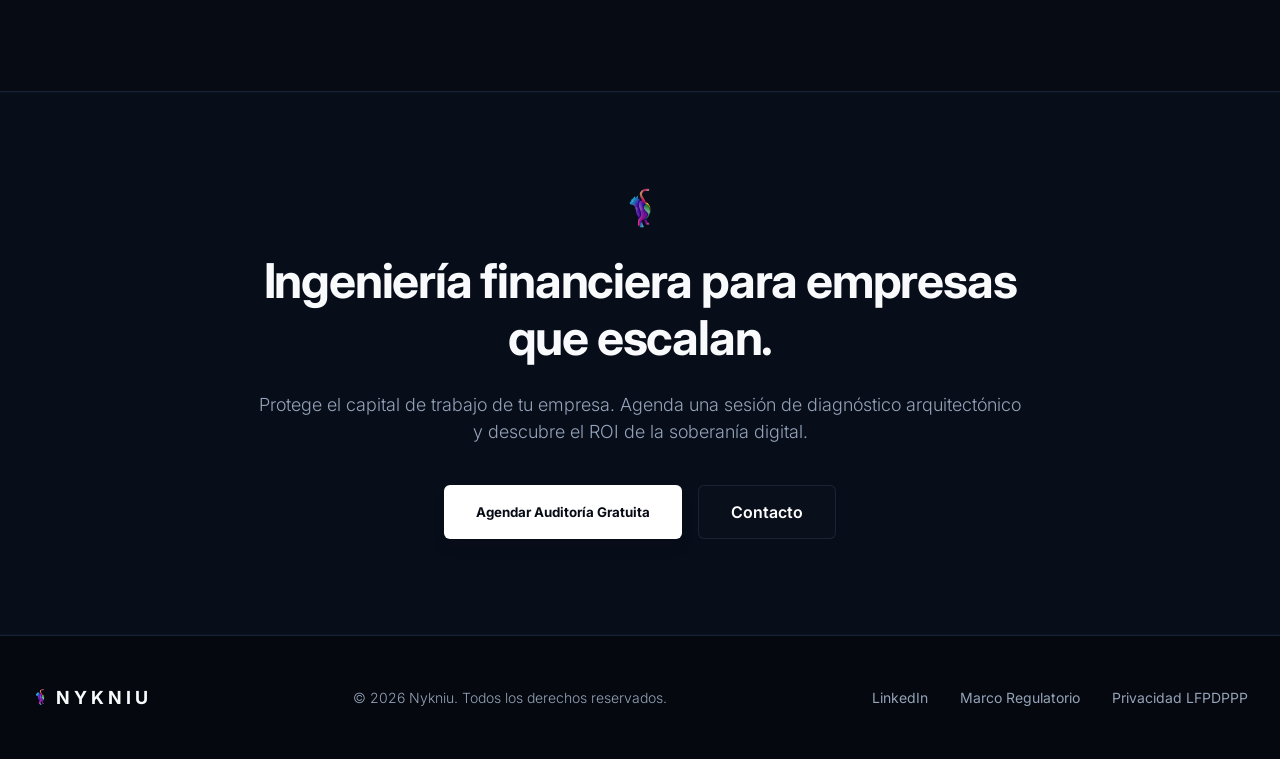
==== commit 38e194b6: "Correcciones generales de diseño" ====
--- a/index.html
+++ b/index.html
@@ -1,27 +1,32 @@
 <!DOCTYPE html>
 <html lang="es">
+
 <head>
     <meta charset="UTF-8">
     <meta name="viewport" content="width=device-width, initial-scale=1.0">
     <title>Nykniu | Brazo de ingeniería tecnológica</title>
-    
+
     <!-- Primary Meta Tags -->
-    <meta name="description" content="Nykniu: El brazo de ingeniería tecnológica para empresas corporativas. SaaS ERP, desarrollo de software en Rust/Java y soluciones de infraestructura TI de alto desempeño.">
-    <meta name="keywords" content="Nykniu, ingeniería tecnológica, SaaS ERP, desarrollo software, Rust, Java, infraestructura TI, CFDI 4.0, fiscal, B2B">
+    <meta name="description"
+        content="Nykniu: El brazo de ingeniería tecnológica para empresas corporativas. SaaS ERP, desarrollo de software en Rust/Java y soluciones de infraestructura TI de alto desempeño.">
+    <meta name="keywords"
+        content="Nykniu, ingeniería tecnológica, SaaS ERP, desarrollo software, Rust, Java, infraestructura TI, CFDI 4.0, fiscal, B2B">
     <meta name="author" content="Nykniu">
-    
+
     <!-- Open Graph / Facebook -->
     <meta property="og:type" content="website">
     <meta property="og:url" content="https://nykniu.com/">
     <meta property="og:title" content="Nykniu | Brazo de ingeniería tecnológica">
-    <meta property="og:description" content="Transformamos la complejidad fiscal en ventaja competitiva con ingeniería de software de alta resiliencia.">
+    <meta property="og:description"
+        content="Transformamos la complejidad fiscal en ventaja competitiva con ingeniería de software de alta resiliencia.">
     <meta property="og:image" content="IMG/Icon.png">
 
     <!-- Twitter -->
     <meta property="twitter:card" content="summary_large_image">
     <meta property="twitter:url" content="https://nykniu.com/">
     <meta property="twitter:title" content="Nykniu | Brazo de ingeniería tecnológica">
-    <meta property="twitter:description" content="Transformamos la complejidad fiscal en ventaja competitiva con ingeniería de software de alta resiliencia.">
+    <meta property="twitter:description"
+        content="Transformamos la complejidad fiscal en ventaja competitiva con ingeniería de software de alta resiliencia.">
     <meta property="twitter:image" content="IMG/Icon.png">
 
     <!-- Favicon -->
@@ -29,9 +34,12 @@
 
     <link rel="preconnect" href="https://fonts.googleapis.com">
     <link rel="preconnect" href="https://fonts.gstatic.com" crossorigin>
-    <link href="https://fonts.googleapis.com/css2?family=Inter:wght@300;400;500;600;700&family=JetBrains+Mono:wght@400;500&display=swap" rel="stylesheet">
+    <link
+        href="https://fonts.googleapis.com/css2?family=Inter:wght@300;400;500;600;700&family=JetBrains+Mono:wght@400;500&display=swap"
+        rel="stylesheet">
     <link rel="stylesheet" href="CSS/base.css">
 </head>
+
 <body>
 
     <!-- Navigation -->
@@ -41,7 +49,7 @@
                 <img src="IMG/Icon.png" class="icon icon-lg" alt="Icon">
                 N Y K N I U<span></span>
             </a>
-            
+
             <div class="desktop-menu">
                 <a href="#soluciones">Ingeniería & Soluciones</a>
                 <a href="#arquitectura">Arquitectura Core</a>
@@ -50,7 +58,11 @@
             </div>
 
             <button class="mobile-btn" id="menuToggle" aria-label="Abrir menú">
-                <svg class="icon" viewBox="0 0 24 24"><line x1="4" x2="20" y1="12" y2="12"></line><line x1="4" x2="20" y1="6" y2="6"></line><line x1="4" x2="20" y1="18" y2="18"></line></svg>
+                <svg class="icon" viewBox="0 0 24 24">
+                    <line x1="4" x2="20" y1="12" y2="12"></line>
+                    <line x1="4" x2="20" y1="6" y2="6"></line>
+                    <line x1="4" x2="20" y1="18" y2="18"></line>
+                </svg>
             </button>
         </div>
 
@@ -67,23 +79,37 @@
         <div class="container">
             <div class="hero-content">
                 <div class="badge">
-                    <svg class="icon icon-sm" viewBox="0 0 24 24"><rect width="16" height="20" x="4" y="2" rx="2" ry="2"></rect><path d="M9 22v-4h6v4"></path><path d="M8 6h.01"></path><path d="M16 6h.01"></path><path d="M12 6h.01"></path><path d="M12 10h.01"></path><path d="M12 14h.01"></path><path d="M16 10h.01"></path><path d="M16 14h.01"></path><path d="M8 10h.01"></path><path d="M8 14h.01"></path></svg>
+                    <svg class="icon icon-sm" viewBox="0 0 24 24">
+                        <rect width="16" height="20" x="4" y="2" rx="2" ry="2"></rect>
+                        <path d="M9 22v-4h6v4"></path>
+                        <path d="M8 6h.01"></path>
+                        <path d="M16 6h.01"></path>
+                        <path d="M12 6h.01"></path>
+                        <path d="M12 10h.01"></path>
+                        <path d="M12 14h.01"></path>
+                        <path d="M16 10h.01"></path>
+                        <path d="M16 14h.01"></path>
+                        <path d="M8 10h.01"></path>
+                        <path d="M8 14h.01"></path>
+                    </svg>
                     Socio Estratégico Tecnológico B2B
                 </div>
                 <h1>
-                    Transformamos la <br/>
-                    <span class="text-gradient">complejidad fiscal</span><br/>
+                    Transformamos la <br />
+                    <span class="text-gradient">complejidad fiscal</span><br />
                     en ventaja competitiva.
                 </h1>
                 <p>
-                    No somos una agencia convencional. Somos el brazo de ingeniería tecnológica 
-                    de tu empresa. Desarrollamos SaaS ERP de alta resiliencia y software corporativo 
+                    No somos una agencia convencional. Somos el brazo de ingeniería tecnológica
+                    de tu empresa. Desarrollamos SaaS ERP de alta resiliencia y software corporativo
                     diseñado estrictamente para proteger el flujo de caja y reducir el OpEx.
                 </p>
                 <div class="hero-buttons">
                     <a href="HTML/Modelo.html" class="btn-primary">
                         Explorar Modelo On-Demand
-                        <svg class="icon icon-sm" viewBox="0 0 24 24"><path d="m9 18 6-6-6-6"></path></svg>
+                        <svg class="icon icon-sm" viewBox="0 0 24 24">
+                            <path d="m9 18 6-6-6-6"></path>
+                        </svg>
                     </a>
                     <button class="btn-outline" onclick="agendarCita()">Contacto Directivo</button>
                 </div>
@@ -118,7 +144,7 @@
         <div class="section-header">
             <h2>Ingeniería Estructural</h2>
             <p>
-                Soluciones diseñadas para empresas corporativas que requieren escalar 
+                Soluciones diseñadas para empresas corporativas que requieren escalar
                 sus operaciones sin absorber el pasivo financiero de un departamento de TI interno.
             </p>
         </div>
@@ -127,22 +153,32 @@
             <!-- Pillar 1 -->
             <div class="card">
                 <div class="card-icon">
-                    <svg class="icon icon-lg" viewBox="0 0 24 24"><polyline points="16 18 22 12 16 6"></polyline><polyline points="8 6 2 12 8 18"></polyline></svg>
+                    <svg class="icon icon-lg" viewBox="0 0 24 24">
+                        <polyline points="16 18 22 12 16 6"></polyline>
+                        <polyline points="8 6 2 12 8 18"></polyline>
+                    </svg>
                 </div>
                 <h3>Desarrollo a la Medida</h3>
                 <div class="subtitle">Modelo On-Demand • Java</div>
                 <p>
-                    Ingeniería quirúrgica para resolver cuellos de botella específicos. 
-                    Desarrollos modulares e independientes diseñados para un Retorno de Inversión (ROI) 
+                    Ingeniería quirúrgica para resolver cuellos de botella específicos.
+                    Desarrollos modulares e independientes diseñados para un Retorno de Inversión (ROI)
                     acelerado. Sin licencias infladas.
                 </p>
                 <ul class="card-features">
                     <li>
-                        <svg class="icon icon-sm" viewBox="0 0 24 24"><rect width="18" height="11" x="3" y="11" rx="2" ry="2"></rect><path d="M7 11V7a5 5 0 0 1 10 0v4"></path></svg>
+                        <svg class="icon icon-sm" viewBox="0 0 24 24">
+                            <rect width="18" height="11" x="3" y="11" rx="2" ry="2"></rect>
+                            <path d="M7 11V7a5 5 0 0 1 10 0v4"></path>
+                        </svg>
                         <span>Arquitectura Stand-Alone</span>
                     </li>
                     <li>
-                        <svg class="icon icon-sm" viewBox="0 0 24 24"><path d="M22 12h-2.48a2 2 0 0 0-1.93 1.46l-2.35 8.36a.25.25 0 0 1-.48 0L9.24 2.18a.25.25 0 0 0-.48 0l-2.35 8.36A2 2 0 0 1 4.48 12H2"></path></svg>
+                        <svg class="icon icon-sm" viewBox="0 0 24 24">
+                            <path
+                                d="M22 12h-2.48a2 2 0 0 0-1.93 1.46l-2.35 8.36a.25.25 0 0 1-.48 0L9.24 2.18a.25.25 0 0 0-.48 0l-2.35 8.36A2 2 0 0 1 4.48 12H2">
+                            </path>
+                        </svg>
                         <span>Optimización de Flujo de Caja</span>
                     </li>
                 </ul>
@@ -152,22 +188,34 @@
             <div class="card card-core">
                 <div class="card-badge">Core Service</div>
                 <div class="card-icon" style="color: #60a5fa;">
-                    <svg class="icon icon-lg" viewBox="0 0 24 24"><path d="M20 13c0 5-3.5 7.5-7.66 8.95a1 1 0 0 1-.67-.01C7.5 20.5 4 18 4 13V6a1 1 0 0 1 1-1c2 0 4.5-1.2 6.24-2.72a1.17 1.17 0 0 1 1.52 0C14.51 3.81 17 5 19 5a1 1 0 0 1 1 1z"></path><path d="m9 12 2 2 4-4"></path></svg>
+                    <svg class="icon icon-lg" viewBox="0 0 24 24">
+                        <path
+                            d="M20 13c0 5-3.5 7.5-7.66 8.95a1 1 0 0 1-.67-.01C7.5 20.5 4 18 4 13V6a1 1 0 0 1 1-1c2 0 4.5-1.2 6.24-2.72a1.17 1.17 0 0 1 1.52 0C14.51 3.81 17 5 19 5a1 1 0 0 1 1 1z">
+                        </path>
+                        <path d="m9 12 2 2 4-4"></path>
+                    </svg>
                 </div>
                 <h3>SaaS ERP Contable</h3>
                 <div class="subtitle" style="color: #60a5fa;">Núcleo GFC • Rust</div>
                 <p>
-                    Plataforma de Gestión Financiera y Contable. Implementamos conmutación 
-                    inteligente de PACs por "strikes" y validación en milisegundos para blindar 
+                    Plataforma de Gestión Financiera y Contable. Implementamos conmutación
+                    inteligente de PACs por "strikes" y validación en milisegundos para blindar
                     tu operación contra el doble timbrado ante el SAT.
                 </p>
                 <ul class="card-features">
                     <li>
-                        <svg class="icon icon-sm" viewBox="0 0 24 24"><rect width="18" height="11" x="3" y="11" rx="2" ry="2"></rect><path d="M7 11V7a5 5 0 0 1 10 0v4"></path></svg>
+                        <svg class="icon icon-sm" viewBox="0 0 24 24">
+                            <rect width="18" height="11" x="3" y="11" rx="2" ry="2"></rect>
+                            <path d="M7 11V7a5 5 0 0 1 10 0v4"></path>
+                        </svg>
                         <span>Mitigación de Caídas de Red</span>
                     </li>
                     <li>
-                        <svg class="icon icon-sm" viewBox="0 0 24 24"><path d="M22 12h-2.48a2 2 0 0 0-1.93 1.46l-2.35 8.36a.25.25 0 0 1-.48 0L9.24 2.18a.25.25 0 0 0-.48 0l-2.35 8.36A2 2 0 0 1 4.48 12H2"></path></svg>
+                        <svg class="icon icon-sm" viewBox="0 0 24 24">
+                            <path
+                                d="M22 12h-2.48a2 2 0 0 0-1.93 1.46l-2.35 8.36a.25.25 0 0 1-.48 0L9.24 2.18a.25.25 0 0 0-.48 0l-2.35 8.36A2 2 0 0 1 4.48 12H2">
+                            </path>
+                        </svg>
                         <span>Aislamiento Multi-Tenancy</span>
                     </li>
                 </ul>
@@ -176,22 +224,34 @@
             <!-- Pillar 3 -->
             <div class="card">
                 <div class="card-icon">
-                    <svg class="icon icon-lg" viewBox="0 0 24 24"><rect width="20" height="8" x="2" y="2" rx="2" ry="2"></rect><rect width="20" height="8" x="2" y="14" rx="2" ry="2"></rect><line x1="6" x2="6.01" y1="6" y2="6"></line><line x1="6" x2="6.01" y1="18" y2="18"></line></svg>
+                    <svg class="icon icon-lg" viewBox="0 0 24 24">
+                        <rect width="20" height="8" x="2" y="2" rx="2" ry="2"></rect>
+                        <rect width="20" height="8" x="2" y="14" rx="2" ry="2"></rect>
+                        <line x1="6" x2="6.01" y1="6" y2="6"></line>
+                        <line x1="6" x2="6.01" y1="18" y2="18"></line>
+                    </svg>
                 </div>
                 <h3>Infraestructura TI</h3>
                 <div class="subtitle">Hardware Enterprise</div>
                 <p>
-                    El software de misión crítica requiere cimientos robustos. Proveemos 
-                    servidores empresariales, componentes B2B de última generación y consultoría 
+                    El software de misión crítica requiere cimientos robustos. Proveemos
+                    servidores empresariales, componentes B2B de última generación y consultoría
                     para la transición a soberanía física (On-Premise).
                 </p>
                 <ul class="card-features">
                     <li>
-                        <svg class="icon icon-sm" viewBox="0 0 24 24"><rect width="18" height="11" x="3" y="11" rx="2" ry="2"></rect><path d="M7 11V7a5 5 0 0 1 10 0v4"></path></svg>
+                        <svg class="icon icon-sm" viewBox="0 0 24 24">
+                            <rect width="18" height="11" x="3" y="11" rx="2" ry="2"></rect>
+                            <path d="M7 11V7a5 5 0 0 1 10 0v4"></path>
+                        </svg>
                         <span>Servidores Dedicados</span>
                     </li>
                     <li>
-                        <svg class="icon icon-sm" viewBox="0 0 24 24"><path d="M22 12h-2.48a2 2 0 0 0-1.93 1.46l-2.35 8.36a.25.25 0 0 1-.48 0L9.24 2.18a.25.25 0 0 0-.48 0l-2.35 8.36A2 2 0 0 1 4.48 12H2"></path></svg>
+                        <svg class="icon icon-sm" viewBox="0 0 24 24">
+                            <path
+                                d="M22 12h-2.48a2 2 0 0 0-1.93 1.46l-2.35 8.36a.25.25 0 0 1-.48 0L9.24 2.18a.25.25 0 0 0-.48 0l-2.35 8.36A2 2 0 0 1 4.48 12H2">
+                            </path>
+                        </svg>
                         <span>Reducción de CapEx Operativo</span>
                     </li>
                 </ul>
@@ -205,38 +265,57 @@
             <div class="arch-text">
                 <h2>El paradigma del TI interno te está costando un 15.59% anual.</h2>
                 <p>
-                    Financiar burocracia tecnológica con tasas de interés corporativas es asfixiar el 
-                    capital de trabajo. En la ingeniería B2B moderna, el éxito no se mide en líneas de código, 
+                    Financiar burocracia tecnológica con tasas de interés corporativas es asfixiar el
+                    capital de trabajo. En la ingeniería B2B moderna, el éxito no se mide en líneas de código,
                     sino en la reducción objetiva del <strong>Costo de Adquisición de Clientes (CAC)</strong>.
                 </p>
                 <p>
-                    Nykniu cambia las reglas de gobernanza. No desarrollamos tu ERP financiero en lenguajes 
-                    frágiles. Implementamos <strong style="color: #60a5fa;">Rust</strong> y arquitecturas asíncronas porque 
+                    Nykniu cambia las reglas de gobernanza. No desarrollamos tu ERP financiero en lenguajes
+                    frágiles. Implementamos <strong style="color: #60a5fa;">Rust</strong> y arquitecturas asíncronas
+                    porque
                     la continuidad fiscal de tu empresa no puede tolerar excepciones de memoria ni caídas a fin de mes.
                 </p>
-                
+
                 <div class="arch-features">
                     <div class="arch-feature">
                         <div class="arch-feature-icon icon-blue">
-                            <svg class="icon" viewBox="0 0 24 24"><rect width="16" height="16" x="4" y="4" rx="2" ry="2"></rect><rect width="6" height="6" x="9" y="9" rx="1"></rect><path d="M15 2v2"></path><path d="M15 20v2"></path><path d="M2 15h2"></path><path d="M2 9h2"></path><path d="M20 15h2"></path><path d="M20 9h2"></path><path d="M9 2v2"></path><path d="M9 20v2"></path></svg>
+                            <svg class="icon" viewBox="0 0 24 24">
+                                <rect width="16" height="16" x="4" y="4" rx="2" ry="2"></rect>
+                                <rect width="6" height="6" x="9" y="9" rx="1"></rect>
+                                <path d="M15 2v2"></path>
+                                <path d="M15 20v2"></path>
+                                <path d="M2 15h2"></path>
+                                <path d="M2 9h2"></path>
+                                <path d="M20 15h2"></path>
+                                <path d="M20 9h2"></path>
+                                <path d="M9 2v2"></path>
+                                <path d="M9 20v2"></path>
+                            </svg>
                         </div>
                         <div class="arch-feature-text">
                             <h4>Rendimiento Implacable</h4>
-                            <p>Consumo mínimo de recursos cloud, trasladando el ahorro de OpEx directamente a tus márgenes de utilidad.</p>
+                            <p>Consumo mínimo de recursos cloud, trasladando el ahorro de OpEx directamente a tus
+                                márgenes de utilidad.</p>
                         </div>
                     </div>
                     <div class="arch-feature">
                         <div class="arch-feature-icon icon-emerald">
-                            <svg class="icon" viewBox="0 0 24 24"><path d="M20 13c0 5-3.5 7.5-7.66 8.95a1 1 0 0 1-.67-.01C7.5 20.5 4 18 4 13V6a1 1 0 0 1 1-1c2 0 4.5-1.2 6.24-2.72a1.17 1.17 0 0 1 1.52 0C14.51 3.81 17 5 19 5a1 1 0 0 1 1 1z"></path><path d="m9 12 2 2 4-4"></path></svg>
+                            <svg class="icon" viewBox="0 0 24 24">
+                                <path
+                                    d="M20 13c0 5-3.5 7.5-7.66 8.95a1 1 0 0 1-.67-.01C7.5 20.5 4 18 4 13V6a1 1 0 0 1 1-1c2 0 4.5-1.2 6.24-2.72a1.17 1.17 0 0 1 1.52 0C14.51 3.81 17 5 19 5a1 1 0 0 1 1 1z">
+                                </path>
+                                <path d="m9 12 2 2 4-4"></path>
+                            </svg>
                         </div>
                         <div class="arch-feature-text">
                             <h4>Auditoría Transaccional</h4>
-                            <p>Validación en milisegundos y conmutación de PACs que blinda tu operación contra el doble timbrado.</p>
+                            <p>Validación en milisegundos y conmutación de PACs que blinda tu operación contra el doble
+                                timbrado.</p>
                         </div>
                     </div>
                 </div>
             </div>
-            
+
             <div class="code-wrapper">
                 <div class="code-glow"></div>
                 <div class="code-editor">
@@ -249,10 +328,13 @@
                             </div>
                             <span class="code-title">núcleo_fiscal_gfc.rs</span>
                         </div>
-                        <svg class="icon icon-sm" style="color: #64748b;" viewBox="0 0 24 24"><rect width="18" height="11" x="3" y="11" rx="2" ry="2"></rect><path d="M7 11V7a5 5 0 0 1 10 0v4"></path></svg>
+                        <svg class="icon icon-sm" style="color: #64748b;" viewBox="0 0 24 24">
+                            <rect width="18" height="11" x="3" y="11" rx="2" ry="2"></rect>
+                            <path d="M7 11V7a5 5 0 0 1 10 0v4"></path>
+                        </svg>
                     </div>
                     <div class="code-body">
-<pre>
+                        <pre>
 <span class="token-comment">/// Auditoría criptográfica y conmutación de PAC</span>
 <span class="token-keyword">pub async fn</span> <span class="token-function">procesar_cfdi_seguro</span>(
     transaccion: DatosTx, 
@@ -290,12 +372,15 @@
         <div class="container">
             <div class="section-header" style="text-align: center; margin: 0 auto 4rem;">
                 <div class="badge" style="margin-bottom: 1rem;">
-                    <svg class="icon icon-sm" viewBox="0 0 24 24"><path d="M12 2v20"></path><path d="M17 5H9.5a3.5 3.5 0 0 0 0 7h5a3.5 3.5 0 0 1 0 7H6"></path></svg>
+                    <svg class="icon icon-sm" viewBox="0 0 24 24">
+                        <path d="M12 2v20"></path>
+                        <path d="M17 5H9.5a3.5 3.5 0 0 0 0 7h5a3.5 3.5 0 0 1 0 7H6"></path>
+                    </svg>
                     Ingeniería Financiera
                 </div>
                 <h2>Metodología de Retorno (ROI)</h2>
                 <p>
-                    Transformamos el centro de costos de TI en un activo de rentabilidad. 
+                    Transformamos el centro de costos de TI en un activo de rentabilidad.
                     Nuestra arquitectura está diseñada para pagarse sola en los primeros 14 meses.
                 </p>
             </div>
@@ -303,25 +388,32 @@
             <div class="cards-grid" style="grid-template-columns: repeat(auto-fit, minmax(300px, 1fr)); gap: 2rem;">
                 <div class="card" style="border-top: 3px solid var(--blue-500);">
                     <h3 style="font-size: 3rem; color: white; margin-bottom: 0.5rem; letter-spacing: -0.05em;">-40%</h3>
-                    <div class="subtitle" style="color: var(--text-muted); margin-bottom: 1.5rem;">En Costos Cloud (OpEx)</div>
+                    <div class="subtitle" style="color: var(--text-muted); margin-bottom: 1.5rem;">En Costos Cloud
+                        (OpEx)</div>
                     <p>
-                        Al programar el núcleo en <strong>Rust</strong>, reducimos drásticamente el consumo de memoria y CPU. No necesitas pagar servidores sobredimensionados en AWS o Azure para compensar código ineficiente.
+                        Al programar el núcleo en <strong>Rust</strong>, reducimos drásticamente el consumo de memoria y
+                        CPU. No necesitas pagar servidores sobredimensionados en AWS o Azure para compensar código
+                        ineficiente.
                     </p>
                 </div>
 
                 <div class="card" style="border-top: 3px solid var(--emerald-500);">
                     <h3 style="font-size: 3rem; color: white; margin-bottom: 0.5rem; letter-spacing: -0.05em;">0%</h3>
-                    <div class="subtitle" style="color: var(--text-muted); margin-bottom: 1.5rem;">Fugas por Doble Timbrado</div>
+                    <div class="subtitle" style="color: var(--text-muted); margin-bottom: 1.5rem;">Fugas por Doble
+                        Timbrado</div>
                     <p>
-                        Nuestro conmutador de PACs asegura que nunca pagues multas ni dupliques facturas ante el SAT debido a caídas de red o intermitencias del proveedor. Riesgo fiscal mitigado al 100%.
+                        Nuestro conmutador de PACs asegura que nunca pagues multas ni dupliques facturas ante el SAT
+                        debido a caídas de red o intermitencias del proveedor. Riesgo fiscal mitigado al 100%.
                     </p>
                 </div>
 
                 <div class="card" style="border-top: 3px solid #8b5cf6;">
                     <h3 style="font-size: 3rem; color: white; margin-bottom: 0.5rem; letter-spacing: -0.05em;">100%</h3>
-                    <div class="subtitle" style="color: var(--text-muted); margin-bottom: 1.5rem;">Deducción Estratégica</div>
+                    <div class="subtitle" style="color: var(--text-muted); margin-bottom: 1.5rem;">Deducción Estratégica
+                    </div>
                     <p>
-                        Al operar bajo un esquema de licenciamiento B2B y arrendamiento de infraestructura, el 100% de la inversión con Nykniu es deducible, optimizando tu carga tributaria anual.
+                        Al operar bajo un esquema de licenciamiento B2B y arrendamiento de infraestructura, el 100% de
+                        la inversión con Nykniu es deducible, optimizando tu carga tributaria anual.
                     </p>
                 </div>
             </div>
@@ -337,7 +429,7 @@
             </div>
             <h2>Ingeniería financiera para empresas que escalan.</h2>
             <p>
-                Protege el capital de trabajo de tu empresa. Agenda una sesión de diagnóstico 
+                Protege el capital de trabajo de tu empresa. Agenda una sesión de diagnóstico
                 arquitectónico y descubre el ROI de la soberanía digital.
             </p>
             <div class="cta-buttons">
@@ -367,4 +459,5 @@
 
     <script src="JS/script.js"></script>
 </body>
+
 </html>
--- a/CSS/base.css
+++ b/CSS/base.css
@@ -273,13 +273,25 @@
 
 /* --- Solutions (Pillars) --- */
 .solutions { padding: 6rem 0; }
-.section-header { max-width: 48rem; margin-bottom: 4rem; }
+.section-header { 
+    max-width: 48rem; 
+    margin-bottom: 4rem; 
+    margin-left: 1rem;
+    margin-right: 1rem;
+}
+@media (min-width: 768px) {
+    .section-header {
+        margin-left: 0;
+        margin-right: 0;
+    }
+}
 .section-header h2 { font-size: 2.25rem; margin-bottom: 1rem; }
 .section-header p { font-size: 1.125rem; color: var(--text-muted); font-weight: 300; }
 
 .cards-grid {
     display: grid;
     gap: 1.5rem;
+    width: 100%;
 }
 @media (min-width: 768px) { .cards-grid { grid-template-columns: repeat(3, 1fr); } }
 
@@ -293,6 +305,18 @@
     flex-direction: column;
     position: relative;
     overflow: hidden;
+    width: auto;
+    min-width: 0;
+    overflow-wrap: break-word;
+    margin-left: 1rem;
+    margin-right: 1rem;
+}
+@media (min-width: 768px) {
+    .card {
+        margin-left: 0;
+        margin-right: 0;
+        width: 100%;
+    }
 }
 .card:hover { border-color: rgba(59, 130, 246, 0.5); }
 
@@ -329,18 +353,34 @@
     background-color: var(--bg-section);
     border-top: 1px solid var(--border-color);
     border-bottom: 1px solid var(--border-color);
-    padding: 6rem 0;
-}
+    padding: 4rem 0;
+}
+@media (min-width: 1024px) { .architecture { padding: 6rem 0; } }
 
 .arch-grid {
     display: grid;
-    gap: 4rem;
-    align-items: center;
-}
-@media (min-width: 1024px) { .arch-grid { grid-template-columns: 1fr 1fr; } }
-
-.arch-text h2 { font-size: 2.25rem; margin-bottom: 1.5rem; line-height: 1.2; }
-.arch-text p { font-size: 1.125rem; color: var(--text-muted); margin-bottom: 1.5rem; font-weight: 300; }
+    gap: 2.5rem;
+    align-items: center;
+    width: 100%;
+}
+@media (min-width: 1024px) { 
+    .arch-grid { 
+        grid-template-columns: 1fr 1fr; 
+        gap: 4rem;
+    } 
+}
+
+.arch-text {
+    width: 100%;
+    min-width: 0;
+    overflow-wrap: break-word;
+}
+.arch-text h2 { font-size: 1.75rem; margin-bottom: 1.5rem; line-height: 1.2; }
+@media (min-width: 768px) { .arch-text h2 { font-size: 2.25rem; } }
+
+.arch-text p { font-size: 1rem; color: var(--text-muted); margin-bottom: 1.5rem; font-weight: 300; }
+@media (min-width: 768px) { .arch-text p { font-size: 1.125rem; } }
+
 .arch-text strong { color: white; font-weight: 500; }
 
 .arch-features {
@@ -365,7 +405,11 @@
 .arch-feature-text p { font-size: 0.875rem; margin-bottom: 0; }
 
 /* -- Code Editor UI -- */
-.code-wrapper { position: relative; }
+.code-wrapper { 
+    position: relative; 
+    width: 100%;
+    min-width: 0;
+}
 .code-glow {
     position: absolute;
     inset: -0.25rem;
@@ -373,7 +417,12 @@
     filter: blur(16px);
     opacity: 0.1;
     border-radius: 0.5rem;
-}
+    pointer-events: none;
+}
+@media (max-width: 767px) {
+    .code-glow { filter: blur(8px); opacity: 0.05; }
+}
+
 .code-editor {
     position: relative;
     background-color: var(--bg-editor);
@@ -395,12 +444,19 @@
 .code-title { font-family: var(--font-mono); font-size: 0.75rem; color: var(--text-muted); letter-spacing: 0.05em; margin-left: 0.75rem; }
 
 .code-body {
-    padding: 1.5rem;
+    padding: 1rem;
     overflow-x: auto;
+    -webkit-overflow-scrolling: touch;
     font-family: var(--font-mono);
-    font-size: 0.8125rem;
+    font-size: 0.75rem;
     line-height: 1.6;
     color: #cbd5e1;
+}
+@media (min-width: 768px) {
+    .code-body {
+        padding: 1.5rem;
+        font-size: 0.8125rem;
+    }
 }
 .code-body pre { margin: 0; }
 
@@ -445,8 +501,21 @@
 @media (min-width: 768px) { .cta h2 { font-size: 3rem; } }
 .cta p { font-size: 1.125rem; color: var(--text-muted); margin-bottom: 2.5rem; font-weight: 300; }
 
-.cta-buttons { display: flex; flex-direction: column; gap: 1rem; justify-content: center; }
-@media (min-width: 640px) { .cta-buttons { flex-direction: row; } }
+.cta-buttons { 
+    display: flex; 
+    flex-direction: column; 
+    gap: 1rem; 
+    justify-content: center;
+    margin-left: 1rem;
+    margin-right: 1rem;
+}
+@media (min-width: 640px) { 
+    .cta-buttons { 
+        flex-direction: row; 
+        margin-left: 0;
+        margin-right: 0;
+    } 
+}
 
 .btn-white {
     background-color: white;
